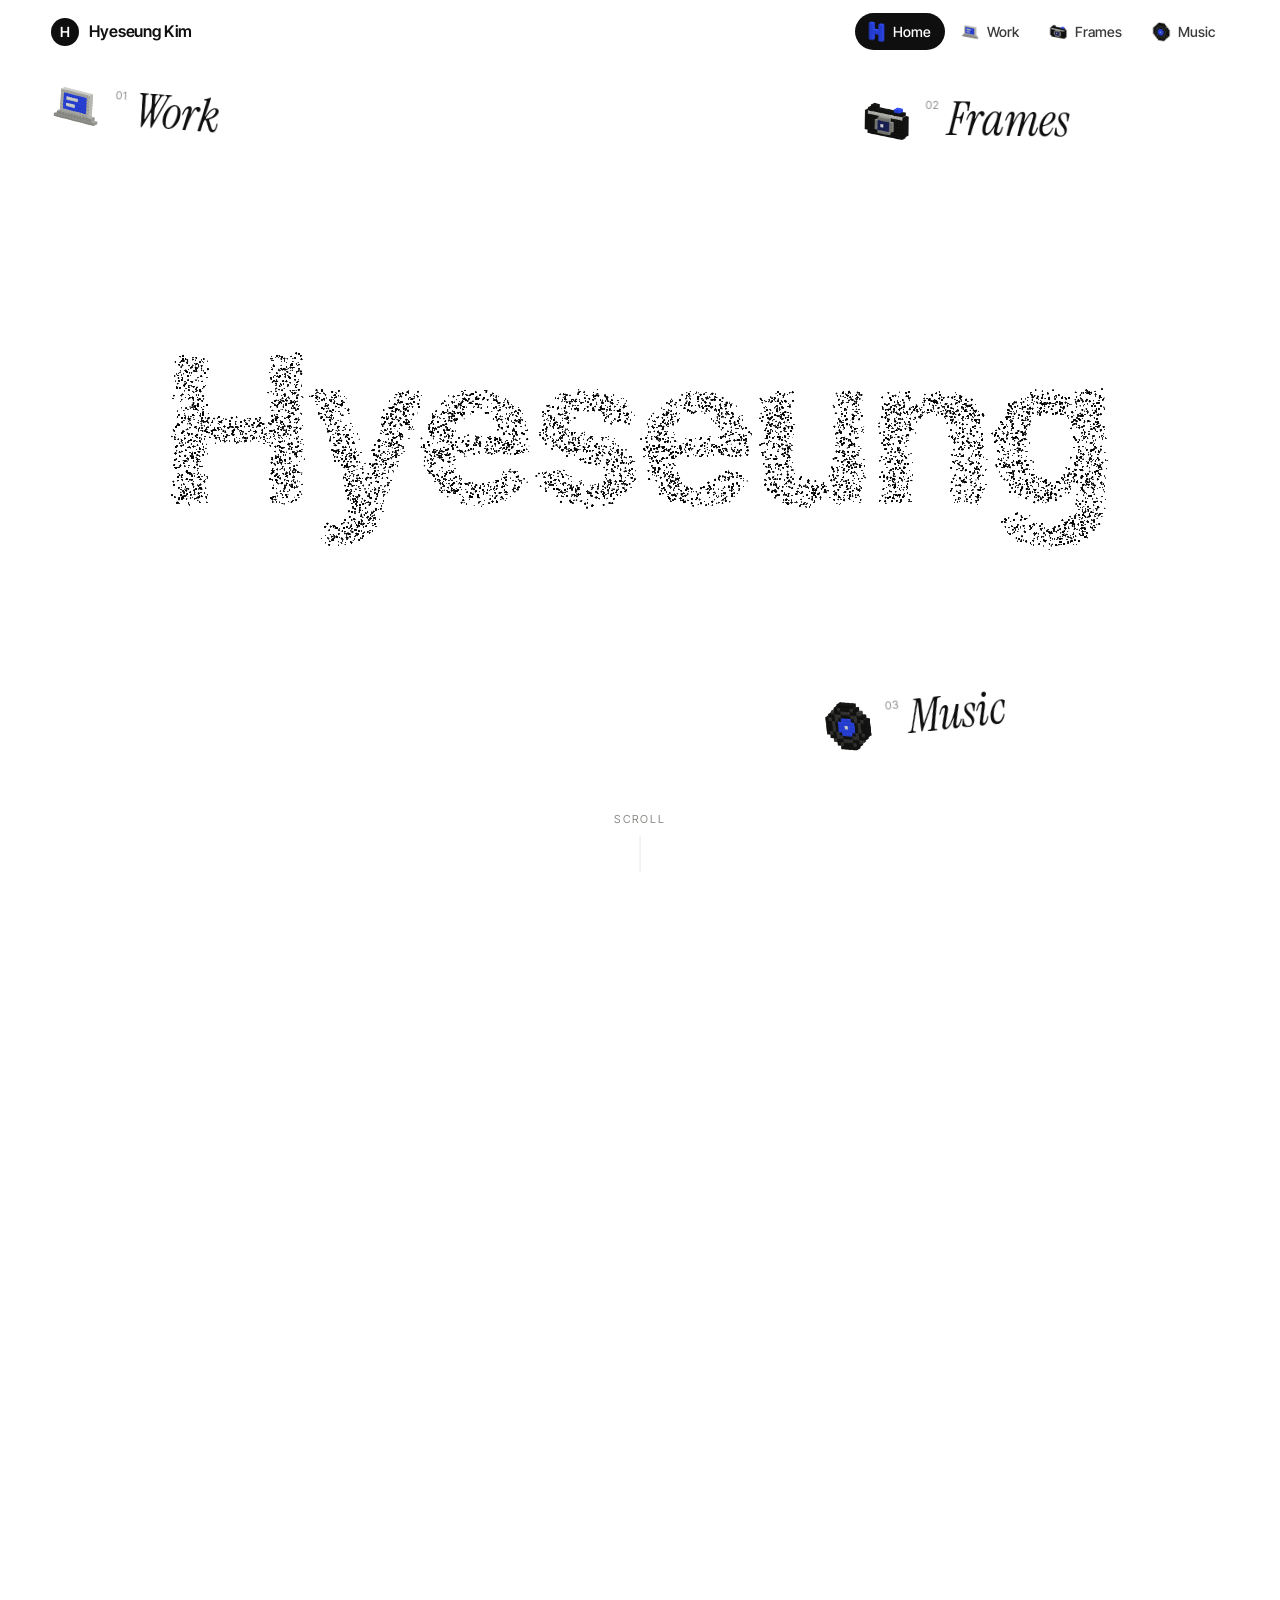
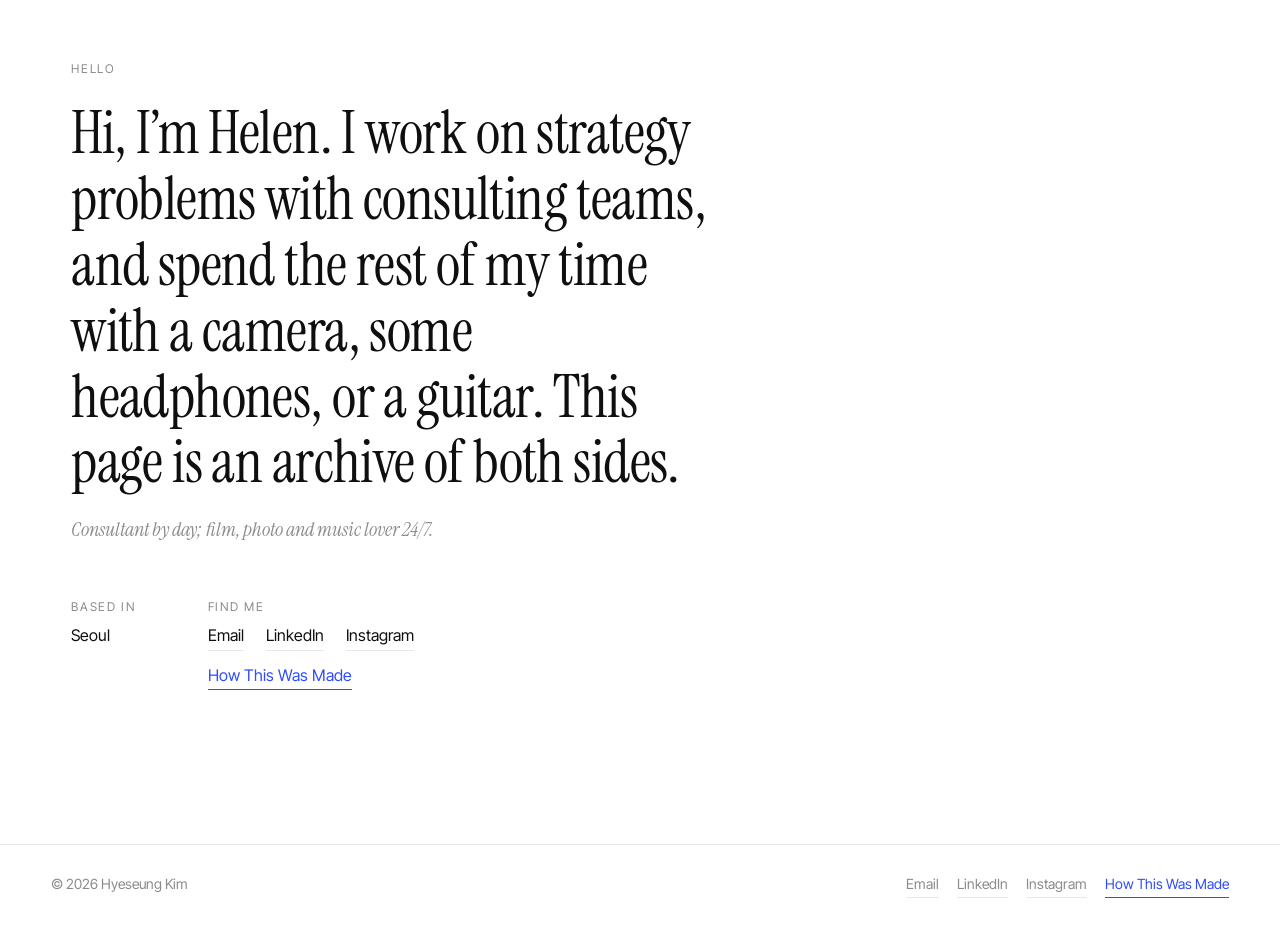
==== index.html @ d2abe119 "A sung wheee; bigger, faster-melting coffee with a puddle; a close button under the laptop; 'The des" ====
<!doctype html>
<html lang="en">
<head>
  <meta charset="utf-8" />
  <meta name="viewport" content="width=device-width, initial-scale=1, viewport-fit=cover" />
  <title>Hyeseung Kim — Helen</title>
  <meta name="description" content="Hyeseung (Helen) Kim. Strategy at Kearney, film on 35mm, music on repeat." />
  <!-- link previews (KakaoTalk, LinkedIn, iMessage, Slack…) -->
  <meta property="og:type" content="website" />
  <meta property="og:site_name" content="Hyeseung Kim" />
  <meta property="og:title" content="Hey Hi, I’m Helen" />
  <meta property="og:description" content="Hyeseung (Helen) Kim. Strategy at Kearney, film on 35mm, music on repeat." />
  <meta property="og:url" content="https://hyeseungk.github.io/heyhiheyhi/" />
  <meta property="og:image" content="https://hyeseungk.github.io/heyhiheyhi/assets/og.png" />
  <meta property="og:image:width" content="1200" />
  <meta property="og:image:height" content="630" />
  <meta property="og:image:alt" content="Hey Hi, I’m Helen. Brick icons of a laptop, a camera and a record." />
  <meta name="twitter:card" content="summary_large_image" />
  <meta name="theme-color" content="#ffffff" />
  <link rel="icon" type="image/png" href="assets/favicon.png" />
  <link rel="apple-touch-icon" href="assets/apple-touch-icon.png" />
  <link rel="preconnect" href="https://fonts.googleapis.com" />
  <link rel="preconnect" href="https://fonts.gstatic.com" crossorigin />
  <link href="https://fonts.googleapis.com/css2?family=Inter+Tight:wght@400;500;600;700&family=Instrument+Serif:ital@0;1&family=Noto+Sans+KR:wght@500;700&family=Nanum+Pen+Script&family=Reenie+Beanie&display=swap" rel="stylesheet" />
  <link rel="stylesheet" href="css/style.css?v=719a26bb" />
  <script type="importmap">
    {
      "imports": {
        "three": "./vendor/three.module.min.js?v=2992ecd7",
        "./js/bricks.js": "./js/bricks.js?v=4eb2489c",
        "./js/coffee3d.js": "./js/coffee3d.js?v=b61d87cb",
        "./js/content.js": "./js/content.js?v=86f893d3",
        "./js/cursor.js": "./js/cursor.js?v=dc1f1954",
        "./js/fx.js": "./js/fx.js?v=6ff55346",
        "./js/gen.js": "./js/gen.js?v=6ccfc483",
        "./js/guitar3d.js": "./js/guitar3d.js?v=07299b71",
        "./js/hero.js": "./js/hero.js?v=6c045815",
        "./js/itunes.js": "./js/itunes.js?v=7e3bf0a7",
        "./js/main.js": "./js/main.js?v=fe2e858b",
        "./js/modal.js": "./js/modal.js?v=c2e0d811",
        "./js/music.js": "./js/music.js?v=4fa6ae19",
        "./js/person3d.js": "./js/person3d.js?v=4db5baf5",
        "./js/sound.js": "./js/sound.js?v=6916e9d4",
        "./js/turntable.js": "./js/turntable.js?v=5910361e",
        "./js/visual.js": "./js/visual.js?v=70093c07",
        "./js/work.js": "./js/work.js?v=4ae7ef92"
      }
    }
  </script>
</head>
<body class="layout-compact"><!-- set here too, so the page never flashes the other layout before the scripts load -->
  <a class="skip" href="#main">Skip to content</a>

  <header class="topbar">
    <button class="brand" data-go="home" aria-label="Home">
      <span class="brand-mark">H</span><span class="brand-name">Hyeseung&nbsp;Kim</span>
    </button>
    <nav class="tabs" aria-label="Sections">
      <button class="tab-btn" data-go="home" data-fx="ripple"><img class="tab-ico" data-icon="home" alt="" /><span class="lbl">Home</span></button>
      <button class="tab-btn" data-go="work" data-fx="pixel"><img class="tab-ico" data-icon="work" alt="" /><span class="num">01</span><span class="lbl">Work</span></button>
      <button class="tab-btn" data-go="visual" data-fx="pixel"><img class="tab-ico" data-icon="visual" alt="" /><span class="num">02</span><span class="lbl">Frames</span></button>
      <button class="tab-btn" data-go="music" data-fx="ripple"><img class="tab-ico" data-icon="music" alt="" /><span class="num">03</span><span class="lbl">Music</span></button>
    </nav>
    <button class="sound-btn" aria-pressed="true" aria-label="Sound on. Turn off" hidden>
      <svg viewBox="0 0 24 24" aria-hidden="true"><path class="spk" d="M4 9h4l5-4v14l-5-4H4z"/><path class="wave" d="M16 9.5a3.5 3.5 0 0 1 0 5M18.5 7a7 7 0 0 1 0 10"/><path class="mute" d="M16 9l5 6M21 9l-5 6"/></svg>
    </button>
    <div class="accent-wrap" hidden>
      <button class="accent-dot" aria-label="Change accent colour" aria-expanded="false"><i></i></button>
      <div class="swatches" hidden role="listbox" aria-label="Accent colour"></div>
    </div>
  </header>

  <main id="main">
    <!-- ── HOME ───────────────────────────────────────────── -->
    <section class="tab" id="tab-home" data-tab="home">
      <div class="hero">
        <div class="hero-sticky">
          <canvas id="hero-canvas" aria-hidden="true"></canvas>
          <h1 class="hero-fallback">Hyeseung · Helen · Hey Hi</h1>

          <div class="chapters" aria-label="Chapters">
            <button class="chapter" data-go="work" data-fx="pixel" style="--x:9%;--y:17%">
              <img class="chapter-ico" data-icon="work" alt="" />
              <span class="chapter-num">01</span><span class="chapter-word">Work</span>
            </button>
            <button class="chapter" data-go="visual" data-fx="pixel" style="--x:63%;--y:13%">
              <img class="chapter-ico" data-icon="visual" alt="" />
              <span class="chapter-num">02</span><span class="chapter-word">Frames</span>
            </button>
            <button class="chapter" data-go="music" data-fx="ripple" style="--x:58%;--y:76%">
              <img class="chapter-ico" data-icon="music" alt="" />
              <span class="chapter-num">03</span><span class="chapter-word">Music</span>
            </button>
          </div>

          <div class="card-wrap">
            <div class="bcard" role="button" tabindex="0" aria-label="Business card. Press to flip">
              <span class="bcard-inner">
              <span class="bcard-face bcard-front">
                <span class="bc-top"><img class="bc-mark" data-icon="home" alt="" /><span class="bc-icons" aria-hidden="true"><img data-icon="work" alt="" /><img data-icon="visual" alt="" /><img data-icon="music" alt="" /></span></span>
                <span class="bc-name" data-fill="profile.name"></span>
                <span class="bc-nick">Helen</span>
                <span class="bc-bottom"><span class="bc-title"></span><span class="bc-flip">flip ↻</span></span>
              </span>
              <span class="bcard-face bcard-back">
                <span class="bc-backbody"><span class="bc-rows"></span><span class="bc-qr" aria-label="QR code to this site"></span></span>
                <span class="bc-bottom"><span class="bc-loc"></span><span class="bc-flip">↺</span></span>
              </span>
              </span>
            </div>
            <span class="bc-actions">
              <a class="bc-save bc-vcf" download="Hyeseung-Kim.vcf">Save contact ↓</a>
              <a class="bc-save bc-img" download="Hyeseung-Kim-card.png">Save card ↓</a>
            </span>
          </div>

          <div class="scroll-hint"><span>Scroll</span><i></i></div>
        </div>
      </div>

      <div class="home-outro">
        <p class="eyebrow">Hello</p>
        <p class="outro-text" data-fill="profile.intro"></p>
        <p class="outro-tag" data-fill="profile.tagline"></p>
        <div class="outro-meta">
          <div><span class="label">Based in</span><span data-fill="profile.location"></span></div>
          <div><span class="label">Find me</span><span class="outro-links" data-fill="profile.links"></span><button class="colophon-link">How This Was Made</button></div>
        </div>
      </div>
    </section>

    <!-- ── WORK ───────────────────────────────────────────── -->
    <section class="tab" id="tab-work" data-tab="work" hidden>
      <div class="page-head">
        <p class="eyebrow"><span class="ey-wordy">01 — Professional</span><span class="ey-compact">01 · Work</span></p>
        <h2 class="page-title">Work</h2>
        <p class="page-lead" data-fill="work.lead"></p>
      </div>

      <div class="career">
        <div class="career-side"><div class="career-stick"><p class="label">Career path</p><canvas class="person-canvas" aria-hidden="true"></canvas><p class="hint person-hint">drag to turn me around</p></div></div>
        <ol class="career-list"></ol>
      </div>

      <div class="laptop-section">
        <div class="laptop-head">
          <p class="label">Projects</p>
          <p class="hint laptop-hint">Click the laptop to open it</p>
        </div>
        <div class="laptop-stage">
          <div class="laptop" data-open="false">
            <div class="lid">
              <div class="lid-back"><span>H</span></div>
              <div class="lid-front">
                <div class="screen">
                  <div class="screen-off"></div>
                  <div class="os">
                    <div class="os-bar">
                      <i></i><i></i><i></i>
                      <span class="os-title">Projects at Kearney</span>
                      <button class="os-close" aria-label="Close laptop">Close</button>
                    </div>
                    <div class="os-body">
                      <div class="os-list" role="list"></div>
                      <div class="os-detail" aria-hidden="true"></div>
                    </div>
                  </div>
                </div>
              </div>
            </div>
            <div class="deck"><div class="keys"></div><div class="trackpad"></div></div>
            <div class="base-front"><span class="notch"></span></div>
            <p class="laptop-prompt" aria-hidden="true">Open me — the projects<br>are inside.<small>Click to open</small></p>
            <button class="laptop-hit" aria-label="Open laptop to browse projects"></button>
          </div>
          <canvas class="coffee-canvas" aria-hidden="true"></canvas>
        </div>
        <button class="laptop-shut" type="button" hidden>Close the laptop</button>
      </div>
    </section>

    <!-- ── VISUAL ─────────────────────────────────────────── -->
    <section class="tab" id="tab-visual" data-tab="visual" hidden>
      <div class="page-head">
        <p class="eyebrow"><span class="ey-wordy">02 — Creative</span><span class="ey-compact">02 · Frames</span></p>
        <h2 class="page-title">Frames</h2>
        <p class="page-lead" data-fill="visual.lead"></p>
        <button class="club-note" type="button" aria-expanded="false" aria-label="A folded note about my clubs. Press to unfold"></button>
      </div>

      <div class="photo-table" aria-label="Photo series"></div>

      <div class="muses">
        <div class="block-head"><p class="label">Frames that inspire me</p></div>
        <div class="chips muse-filter"></div>
        <div class="muse-board"></div>
      </div>
    </section>

    <!-- ── MUSIC ──────────────────────────────────────────── -->
    <section class="tab" id="tab-music" data-tab="music" hidden>
      <div class="page-head">
        <p class="eyebrow"><span class="ey-wordy">03 — Creative</span><span class="ey-compact">03 · Music</span></p>
        <h2 class="page-title">Music</h2>
        <p class="page-lead" data-fill="music.lead"></p>
      </div>

      <div class="room">
        <div class="block-head"><p class="label">On the rack</p></div>
        <div class="shelf-wrap">
          <div class="shelf" aria-label="Album shelf"></div>
          <div class="rack-foot"><p class="hint">Pick a record: my favourite tracks are inside</p><button class="shuffle-btn" type="button">Shuffle Rack ⤮</button></div>
        </div>
      </div>

      <div class="mixtape">
        <div class="block-head"><p class="label mix-title">Favorite songs</p><p class="hint mix-note"></p></div>
        <div class="mix-body">
          <div class="deck-stage">
            <canvas class="tt-canvas" aria-hidden="true"></canvas>
            <button class="tt-hit" aria-label="Start or stop the record"></button>
          </div>
          <div class="mix-panel">
            <div class="chips side-tabs" role="tablist"></div>
            <div class="mix-list" aria-label="Songs on repeat"></div>
          </div>
        </div>
      </div>

      <div class="stage-block">
        <div class="block-head"><p class="label">On stage</p><p class="hint">Strum it, or throw it</p></div>
        <div class="stage-body">
          <div class="guitar-wrap">
            <div class="guitar-rig">
              <canvas class="amp-canvas" aria-hidden="true"></canvas>
              <button class="guitar" aria-label="Guitar: strum it or throw it"><canvas class="guitar-canvas"></canvas></button>
            </div>
          </div>
          <div class="stage-list"></div>
        </div>
      </div>

      <div class="tickets-block">
        <div class="block-head"><p class="label">My Ticket Book</p><p class="hint">Tear a stub to read the back</p></div>
        <div class="chips ticket-filter">
          <button class="chip is-on" data-t="all">All</button>
          <button class="chip" data-t="Festival">Festivals</button>
          <button class="chip" data-t="Concert">Concerts</button>
        </div>
        <div class="ticket-book"></div>
      </div>
    </section>
  </main>

  <footer class="footer">
    <span>© <span class="year"></span> Hyeseung Kim</span>
    <span class="footer-right"><span class="footer-links" data-fill="profile.links"></span><button class="colophon-link">How This Was Made</button></span>
  </footer>

  <!-- overlays -->
  <div class="cursor" aria-hidden="true"><span class="cursor-label"></span></div>
  <canvas class="fx-canvas" aria-hidden="true"></canvas>
  <div class="fx-label" aria-hidden="true"></div>

  <div class="modal lightbox" hidden role="dialog" aria-modal="true" aria-label="Image viewer">
    <button class="modal-x" aria-label="Close">Close</button>
    <button class="lb-nav lb-prev" aria-label="Previous">←</button>
    <figure class="lb-figure"><div class="lb-media"></div><figcaption class="lb-cap"></figcaption></figure>
    <button class="lb-nav lb-next" aria-label="Next">→</button>
  </div>

  <div class="spread" hidden role="dialog" aria-modal="true" aria-label="Photos">
    <div class="spread-head">
      <button class="spread-back">← Back</button>
      <div class="spread-titles"><h3 class="spread-title"></h3><p class="spread-meta"></p></div>
    </div>
    <div class="spread-grid"></div>
  </div>

  <div class="modal video-modal" hidden role="dialog" aria-modal="true" aria-label="Video player">
    <button class="modal-x" aria-label="Close">Close</button>
    <div class="video-frame"></div>
  </div>

  <div class="modal album-modal" hidden role="dialog" aria-modal="true" aria-label="Album">
    <button class="modal-x" aria-label="Close">Close</button>
    <button class="album-nav album-prev" aria-label="Previous album">←</button>
    <button class="album-nav album-next" aria-label="Next album">→</button>
    <span class="album-count"></span>
    <div class="album-view">
      <div class="case-stage">
        <div class="case">
          <div class="case-inside"></div>
          <div class="cd"><div class="cd-art"></div><div class="cd-shine"></div><div class="cd-hole"></div></div>
          <div class="case-cover"><div class="cover-face"></div><div class="cover-back"></div></div>
        </div>
      </div>
      <div class="album-info"></div>
    </div>
  </div>

  <div class="modal deck-modal" hidden role="dialog" aria-modal="true" aria-label="Project deck">
    <button class="modal-x" aria-label="Close">Close</button>
    <div class="deck-host"></div>
  </div>

  <div class="modal colophon" hidden role="dialog" aria-modal="true" aria-label="How this was made">
    <button class="modal-x" aria-label="Close">Close</button>
    <article class="colophon-body"></article>
  </div>

  <script src="vendor/gsap.min.js"></script>
  <script src="vendor/ScrollTrigger.min.js"></script>
  <script src="vendor/qrcode.js"></script>
  <script type="module" src="js/main.js?v=fe2e858b"></script>
</body>
</html>
---- css/style.css ----
/* ─────────────────────────────────────────────────────────────
   Hyeseung Kim — personal site
   ───────────────────────────────────────────────────────────── */

:root {
  --bg: #ffffff;
  --ink: #0f0f0f;
  --ink-2: #3a3a3a;
  --muted: #8b8b88;
  --line: #e9e8e4;
  --soft: #f5f4f1;
  --accent: #2f4cff;

  --sans: 'Inter Tight', 'Noto Sans KR', system-ui, -apple-system, sans-serif;
  --serif: 'Instrument Serif', 'Times New Roman', serif;

  --gutter: clamp(16px, 4vw, 56px);
  --maxw: 1240px;
  --topbar: 64px;
  --ease: cubic-bezier(.2, .7, .1, 1);
}

*,
*::before,
*::after { box-sizing: border-box; }

/* nothing may poke out sideways (a thrown guitar, a tilted sleeve): on iPhone that lets the page zoom out */
html { -webkit-text-size-adjust: 100%; overflow-x: hidden; overflow-x: clip; }
body {
  margin: 0;
  background: var(--bg);
  color: var(--ink);
  font-family: var(--sans);
  font-size: 16px;
  line-height: 1.55;
  -webkit-font-smoothing: antialiased;
  overflow-x: hidden; overflow-x: clip;
}
button { font: inherit; color: inherit; background: none; border: 0; padding: 0; cursor: pointer; }
a { color: inherit; }
img { display: block; max-width: 100%; }
[hidden] { display: none !important; }
:focus-visible { outline: 2px solid var(--accent); outline-offset: 3px; }

.skip { position: absolute; left: -9999px; }
.skip:focus { left: 12px; top: 12px; z-index: 100; background: var(--ink); color: #fff; padding: 8px 12px; }

.eyebrow, .label {
  font-size: 12px;
  letter-spacing: .14em;
  text-transform: uppercase;
  color: var(--muted);
  margin: 0;
}
.hint { font-family: var(--serif); font-style: italic; color: var(--muted); font-size: 16px; margin: 0; }

/* ── Top bar ─────────────────────────────────────────────── */
.topbar {
  position: fixed; inset: 0 0 auto 0; z-index: 40;
  height: var(--topbar);
  padding: 0 var(--gutter);
  padding-top: env(safe-area-inset-top);
  display: flex; align-items: center; justify-content: space-between; gap: 16px;
  background: rgba(255, 255, 255, .78);
  backdrop-filter: saturate(1.4) blur(14px);
  -webkit-backdrop-filter: saturate(1.4) blur(14px);
  border-bottom: 1px solid transparent;
  transition: border-color .3s;
}
.topbar.scrolled { border-color: var(--line); }
.brand { display: flex; align-items: center; gap: 10px; font-weight: 600; letter-spacing: -.01em; }
.brand-mark {
  width: 28px; height: 28px; border-radius: 50%;
  display: grid; place-items: center;
  background: var(--ink); color: #fff; font-size: 14px;
}
.tabs { display: flex; gap: 4px; margin-left: auto; }
.accent-dot { flex: none; width: 30px; height: 30px; border-radius: 50%; display: grid; place-items: center; margin-left: -8px; }
.accent-dot i { width: 14px; height: 14px; border-radius: 50%; background: var(--accent); box-shadow: 0 0 0 3px #fff, 0 0 0 4px var(--line); }
.accent-wrap { position: relative; flex: none; }
.sound-btn { flex: none; width: 36px; height: 36px; border-radius: 50%; display: grid; place-items: center; margin-left: 4px; transition: background .2s; }
.sound-btn:hover { background: var(--soft); }
.sound-btn svg { width: 20px; height: 20px; fill: none; stroke: var(--ink); stroke-width: 1.6; stroke-linecap: round; stroke-linejoin: round; }
.sound-btn .spk { fill: var(--ink); }
.sound-btn .mute { display: none; stroke: var(--accent); }
.sound-btn.is-off .wave { display: none; }
.sound-btn.is-off .mute { display: block; }
.accent-dot:hover i { transform: scale(1.15); }
.accent-dot i { transition: transform .3s var(--ease); }
.swatches {
  position: absolute; right: 0; top: calc(100% + 10px); z-index: 50;
  display: flex; flex-direction: column; gap: 2px; padding: 8px; min-width: 168px;
  background: #fff; border-radius: 14px; box-shadow: 0 0 0 1px var(--line), 0 24px 40px -20px rgba(0,0,0,.25);
}
.swatch { display: flex; align-items: center; gap: 10px; padding: 7px 10px; border-radius: 8px; font-size: 13px; text-align: left; }
.swatch:hover { background: var(--soft); }
.swatch i { width: 16px; height: 16px; border-radius: 50%; background: var(--c); flex: none; }
.swatch[aria-selected='true'] i { box-shadow: 0 0 0 2px #fff, 0 0 0 3.5px var(--c); }
.swatch[aria-selected='true'] { font-weight: 600; }
.tab-btn {
  position: relative;
  padding: 8px 14px; border-radius: 999px;
  font-size: 14px; font-weight: 500;
  color: var(--ink-2);
  transition: background .25s, color .25s;
}
.tab-btn { display: inline-flex; align-items: center; gap: 6px; }
.tab-btn .num { display: none; }
.tab-ico { width: 22px; height: 22px; margin: -4px 0 -4px -4px; transition: transform .4s var(--ease); }
.tab-ico:not([src]) { display: none; }
.tab-btn:hover .tab-ico { transform: translateY(-2px) rotate(-8deg); }
.tab-btn:hover { background: var(--soft); }
.tab-btn[aria-current='page'] { background: var(--ink); color: #fff; }
.tab-btn[aria-current='page'] .num { color: rgba(255, 255, 255, .5); }

/* ── Tabs ────────────────────────────────────────────────── */
.tab { min-height: 100vh; }
.page-head {
  max-width: var(--maxw); margin: 0 auto;
  padding: calc(var(--topbar) + clamp(48px, 10vw, 120px)) var(--gutter) clamp(40px, 7vw, 80px);
}
.page-title {
  font-size: clamp(64px, 14vw, 200px);
  font-weight: 600; letter-spacing: -.055em; line-height: .9;
  margin: 18px 0 28px;
}
.page-lead {
  max-width: 34ch;
  font-family: var(--serif);
  font-size: clamp(24px, 3.2vw, 38px);
  line-height: 1.18;
  margin: 0;
}
.chips { display: flex; gap: 8px; margin-top: 32px; flex-wrap: wrap; }
.chip {
  text-decoration: none; font-size: 14px;
  border: 1px solid var(--line); border-radius: 999px; padding: 7px 16px;
  transition: background .2s, color .2s, border-color .2s;
}
.chip:hover { background: var(--ink); color: #fff; border-color: var(--ink); }

/* ── Home / hero ─────────────────────────────────────────── */
.hero { height: 520vh; position: relative; }
.hero-sticky {
  position: sticky; top: 0;
  height: 100vh; height: 100svh;
  overflow: hidden;
}
#hero-canvas { position: absolute; inset: 0; width: 100%; height: 100%; display: block; }
.hero-fallback {
  position: absolute; inset: 0; margin: 0;
  display: none; place-items: center; text-align: center;
  font-size: clamp(40px, 9vw, 120px); letter-spacing: -.05em; font-weight: 600;
}
.no-webgl .hero-fallback { display: grid; }

.chapters { position: absolute; inset: 0; pointer-events: none; }
.chapter {
  position: absolute; left: var(--x); top: var(--y);
  pointer-events: auto;
  display: flex; align-items: flex-start; gap: 8px;
  padding: 10px 14px;
  border-radius: 999px;
  will-change: transform;
}
.chapter-ico { width: clamp(44px, 4.6vw, 64px); height: auto; align-self: center; margin-right: 2px; transition: scale .5s var(--ease); }
.chapter-ico:not([src]) { display: none; }
.chapter:hover .chapter-ico { scale: 1.15; }
.chapter-num { font-size: 11px; letter-spacing: .1em; color: var(--muted); padding-top: 4px; }
.chapter-word {
  font-family: var(--serif); font-style: italic;
  font-size: clamp(30px, 4.2vw, 58px); line-height: 1;
  position: relative;
}
.chapter-word::after {
  content: ''; position: absolute; left: 0; right: 0; bottom: -4px; height: 1px;
  background: currentColor; transform: scaleX(0); transform-origin: left;
  transition: transform .5s var(--ease);
}
.chapter:hover .chapter-word::after, .chapter:focus-visible .chapter-word::after { transform: scaleX(1); }
.chapter:hover { color: var(--accent); }
.chapter { touch-action: none; user-select: none; -webkit-user-select: none; }
.chapter img { -webkit-user-drag: none; pointer-events: none; }
.chapter.is-dragging { cursor: grabbing; z-index: 5; }
.chapter.is-dragging .chapter-ico { scale: 1.25; }

.scroll-hint {
  position: absolute; left: 50%; bottom: 28px; transform: translateX(-50%);
  display: flex; flex-direction: column; align-items: center; gap: 8px;
  font-size: 11px; letter-spacing: .18em; text-transform: uppercase; color: var(--muted);
}
.scroll-hint i { width: 1px; height: 36px; background: var(--line); position: relative; overflow: hidden; }
.scroll-hint i::after {
  content: ''; position: absolute; left: 0; top: -40%; width: 1px; height: 40%; background: var(--ink);
  animation: drip 1.8s var(--ease) infinite;
}
@keyframes drip { to { top: 100%; } }

.home-outro {
  max-width: var(--maxw); margin: 0 auto;
  padding: clamp(80px, 14vw, 180px) var(--gutter) clamp(80px, 12vw, 160px);
  border-top: 1px solid var(--line);
}
.outro-text {
  font-family: var(--serif);
  font-size: clamp(28px, 4.6vw, 60px); line-height: 1.12; letter-spacing: -.01em;
  max-width: 24ch; margin: 22px 0 18px;
}
.outro-tag { font-family: var(--serif); font-style: italic; font-size: clamp(18px, 1.6vw, 22px); color: var(--muted); margin: 0 0 52px; }
.outro-meta { display: flex; flex-wrap: wrap; gap: 28px 72px; align-items: baseline; }
.outro-meta .label { display: block; margin-bottom: 6px; }
.outro-links { display: flex; gap: 22px; flex-wrap: wrap; }
.outro-links a, .footer-links a {
  text-decoration: none; border-bottom: 1px solid var(--line); padding-bottom: 2px;
  transition: border-color .2s, color .2s;
}
.outro-links a:hover, .footer-links a:hover { border-color: var(--ink); }

/* ── Work ────────────────────────────────────────────────── */
.career {
  max-width: var(--maxw); margin: 0 auto;
  padding: 0 var(--gutter) clamp(80px, 10vw, 140px);
  display: grid; grid-template-columns: 1fr 2.4fr; gap: 40px;
}
.career-stick { position: sticky; top: calc(var(--topbar) + 28px); }
/* the brick figure that grows younger down the list (desktop only) */
.person-canvas { display: block; width: 100%; max-width: 300px; aspect-ratio: 3 / 4; margin-top: 18px; cursor: grab; touch-action: pan-y; }
.person-canvas:active { cursor: grabbing; }
.person-hint { font-size: 14px; margin-top: 4px; }
/* phones: she rides along in the corner while the career list is on screen */
@media (max-width: 860px) {
  .person-hint { display: none; }
  .person-canvas {
    position: fixed; right: 8px; bottom: 10px; z-index: 20; width: 104px; margin: 0;
    opacity: 0; translate: 0 30px; pointer-events: none; transition: opacity .4s, translate .4s var(--ease);
  }
  .person-canvas.on { opacity: 1; translate: 0 0; pointer-events: auto; }
}
.career-list { list-style: none; margin: 0; padding: 0; }
.career-group { font-size: 12px; letter-spacing: .14em; text-transform: uppercase; color: var(--accent); padding: 34px 0 10px; }
.career-group:first-child { padding-top: 0; }
.career-item {
  display: grid; grid-template-columns: 150px 1fr; gap: 24px;
  padding: 32px 0; border-top: 1px solid var(--line);
}
.career-item:last-child { border-bottom: 1px solid var(--line); }
.career-period { font-size: 14px; color: var(--muted); font-variant-numeric: tabular-nums; padding-top: 6px; }
.career-org { font-size: clamp(22px, 2.4vw, 30px); font-weight: 600; letter-spacing: -.02em; margin: 0; }
.career-role { font-family: var(--serif); font-style: italic; font-size: 20px; color: var(--ink-2); margin: 2px 0 12px; }
.career-text { margin: 0; color: var(--ink-2); max-width: 58ch; }
.inline-go { color: var(--accent); text-decoration: underline; text-underline-offset: 3px; text-decoration-thickness: 1px; }
.inline-go:hover { text-decoration-thickness: 2px; }

.laptop-section {
  background: var(--soft);
  padding: clamp(64px, 9vw, 120px) var(--gutter) clamp(80px, 12vw, 160px);
  overflow: hidden;
}
.laptop-head {
  max-width: var(--maxw); margin: 0 auto 24px;
  display: flex; justify-content: space-between; align-items: baseline; gap: 16px;
}

/* the laptop, built in CSS 3D */
.laptop-stage {
  --w: min(820px, 88vw);
  --lidh: calc(var(--w) * .63);
  perspective: 2400px;
  --po: 55%; /* eye height: level with the closed laptop, raised as it opens */
  perspective-origin: 50% var(--po);
  display: flex; justify-content: center;
  padding-top: 20px;
}
.laptop {
  --lid: -90deg; /* closed: flat on the base, so it always reads as a closed lid while you scroll */
  position: relative;
  width: var(--w);
  height: calc(var(--lidh) + var(--w) * .1);
  transform-style: preserve-3d;
}
.laptop .lid {
  position: absolute; left: 4%; right: 4%;
  bottom: calc(var(--w) * .1);
  height: var(--lidh);
  transform-origin: 50% 100%;
  transform: rotateX(var(--lid));
  transform-style: preserve-3d;
}
.lid-front, .lid-back {
  position: absolute; inset: 0;
  border-radius: calc(var(--w) * .022) calc(var(--w) * .022) 4px 4px;
  backface-visibility: hidden; -webkit-backface-visibility: hidden;
}
.lid-front { background: #161616; padding: 2.2% 2.2% 3.4%; box-shadow: inset 0 0 0 1px #2b2b2b; }
.lid-back {
  transform: rotateY(180deg);
  background: linear-gradient(160deg, #e9e9e6, #cfcfcb);
  display: grid; place-items: center;
}
.lid-back span {
  width: 13%; aspect-ratio: 1; border-radius: 50%;
  display: grid; place-items: center;
  background: rgba(255, 255, 255, .55); color: #9a9a96; font-weight: 600; font-size: calc(var(--w) * .03);
}
.screen {
  position: relative; width: 100%; height: 100%;
  border-radius: 4px; overflow: hidden; background: #fff;
}
.screen-off { position: absolute; inset: 0; z-index: 3; background: #0b0b0b; pointer-events: none; }
.deck {
  position: absolute; left: 0; right: 0;
  bottom: calc(var(--w) * .1);
  height: calc(var(--w) * .62);
  transform-origin: 50% 100%;
  transform: rotateX(90deg) translateZ(0);
  transform-style: preserve-3d;
  background: linear-gradient(#d9d9d5, #e7e7e3);
  border-radius: 6px 6px calc(var(--w) * .03) calc(var(--w) * .03);
  display: none;
}
.base-front {
  position: absolute; left: 0; right: 0; bottom: calc(var(--w) * .1 - var(--w) * .024);
  height: calc(var(--w) * .024);
  background: linear-gradient(#e2e2de, #b9b9b5);
  border-radius: 0 0 calc(var(--w) * .03) calc(var(--w) * .03) / 0 0 calc(var(--w) * .02) calc(var(--w) * .02);
  box-shadow: 0 30px 40px -24px rgba(0, 0, 0, .35);
}
.base-front .notch {
  position: absolute; top: 0; left: 50%; transform: translateX(-50%);
  width: 14%; height: 40%; border-radius: 0 0 8px 8px; background: #c9c9c5;
}
.laptop-hit { position: absolute; inset: 0; z-index: 2; }
/* an iced americano beside the laptop; its ice melts while the laptop is open */
.laptop-stage { position: relative; }
.laptop-shut {
  display: block; margin: 28px auto 0; font-size: 13px; letter-spacing: .04em;
  padding: 9px 18px; border-radius: 999px; border: 1px solid var(--line); background: #fff; color: var(--ink);
}
.laptop-shut:hover { background: var(--ink); color: #fff; border-color: var(--ink); }
.coffee-canvas {
  position: absolute; bottom: calc(var(--w) * .05); left: calc(50% + var(--w) * .5 - 10px);
  width: calc(var(--w) * .3); aspect-ratio: 4 / 5; pointer-events: none;
}
@media (max-width: 1180px) { .coffee-canvas { left: auto; right: -3vw; bottom: calc(var(--w) * .07); width: calc(var(--w) * .24); } }
.laptop-prompt {
  position: absolute; left: 0; right: 0; top: 34%; text-align: center; pointer-events: none;
  font-family: var(--serif); font-style: italic; font-size: clamp(28px, 4.4vw, 56px); line-height: 1.05; color: var(--ink);
}
.laptop-prompt small { display: block; font-family: var(--sans); font-style: normal; font-size: 12px; letter-spacing: .14em; text-transform: uppercase; color: var(--muted); margin-top: 14px; }
.laptop[data-open='true'] .laptop-hit { display: none; }
.laptop[data-open='false'] { cursor: pointer; }

/* laptop "OS" */
.os { position: absolute; inset: 0; display: flex; flex-direction: column; font-size: clamp(11px, 1.45vw, 14px); }
.os-bar {
  flex: none; height: 2.6em;
  display: flex; align-items: center; gap: 6px; padding: 0 1em;
  border-bottom: 1px solid var(--line); background: #fafaf8;
}
.os-bar i { width: .8em; height: .8em; border-radius: 50%; background: #e2e2de; }
.os-bar i:first-child { background: #ff6159; }
.os-title { flex: 1; text-align: center; color: var(--muted); font-size: .92em; }
.os-close { font-size: .85em; color: var(--muted); padding: 2px 8px; border-radius: 6px; }
.os-close:hover { background: var(--soft); color: var(--ink); }
.os-body { position: relative; flex: 1; overflow: hidden; }
.os-list, .os-detail {
  /* nothing inside the screen scrolls on its own: the wheel keeps moving the page */
  position: absolute; inset: 0; overflow: hidden;
}
.os-list {
  display: grid; grid-template-columns: repeat(5, minmax(0, 1fr)); align-content: safe center;
  gap: 1.2em .4em; padding: 1.2em 1.6em;
}
.os-obj {
  display: flex; flex-direction: column; align-items: center; gap: .5em;
  padding: .4em 0; border-radius: 10px;
}
.os-obj img {
  width: 100%; max-width: 11em; aspect-ratio: 1; object-fit: contain;
  transition: transform .45s var(--ease), filter .45s var(--ease);
  filter: drop-shadow(0 8px 10px rgba(0, 0, 0, .08));
}
.os-obj img:not([src]) { visibility: hidden; }
.os-obj:hover img { transform: translateY(-6%) rotate(-3deg) scale(1.04); filter: drop-shadow(0 16px 14px rgba(0, 0, 0, .12)); }
.os-obj span { font-weight: 600; letter-spacing: -.01em; font-size: 1.05em; line-height: 1.15; text-align: center; text-wrap: balance; }
.os-obj small { color: var(--muted); font-size: .8em; margin-top: -.35em; }
.os-detail { background: #fff; transform: translateX(100%); overflow: hidden; }
.deck-host .proj { overflow-y: auto; } /* the phone version is its own full-screen sheet */
.deck-host { position: relative; width: 100%; height: min(78vh, 640px); border-radius: 12px; overflow: hidden; box-shadow: 0 0 0 1px var(--line); background: #fff; font-size: 15px; }

/* ── Visual ──────────────────────────────────────────────── */
.v-block { padding: 0 var(--gutter) clamp(80px, 10vw, 140px); max-width: var(--maxw); margin: 0 auto; }
.block-head {
  display: flex; justify-content: space-between; align-items: baseline; gap: 16px;
  border-top: 1px solid var(--line); padding-top: 20px; margin-bottom: 28px;
}
.video-grid { display: grid; grid-template-columns: repeat(auto-fill, minmax(min(100%, 340px), 1fr)); gap: 28px; }
.video-card { text-align: left; display: block; }
.video-screen {
  position: relative; aspect-ratio: 16 / 9; border-radius: 10px; overflow: hidden;
  background: #111; box-shadow: 0 0 0 1px var(--line);
}
.video-screen img { width: 100%; height: 100%; object-fit: cover; opacity: .85; transition: transform .8s var(--ease), opacity .4s; }
.video-screen .noise {
  position: absolute; inset: 0;
  background: repeating-linear-gradient(0deg, rgba(255,255,255,.035) 0 1px, transparent 1px 3px), radial-gradient(circle at 30% 30%, #2a2a2a, #0b0b0b);
}
.video-card:hover img { transform: scale(1.04); opacity: 1; }
.play {
  /* a little paper sticker with a hand-written "play" */
  position: absolute; left: 10px; bottom: 10px; rotate: -5deg;
  padding: 3px 10px 1px 9px; background: #fbf8f0; color: #2b2b2b;
  font-family: 'Reenie Beanie', var(--serif); font-size: 21px; line-height: 1;
  box-shadow: 0 1px 0 rgba(0,0,0,.05), 0 6px 12px -6px rgba(0,0,0,.4);
  clip-path: polygon(0 4%, 96% 0, 100% 92%, 3% 100%);
  transition: rotate .35s var(--ease), scale .35s var(--ease);
  pointer-events: none;
}
.play::before { content: '▸ play'; }
.video-card:hover .play, .muse:hover .play, .stack:hover .play { rotate: 0deg; scale: 1.06; }
.video-card .soon { position: absolute; left: 14px; bottom: 12px; font-size: 12px; color: rgba(255,255,255,.6); letter-spacing: .08em; }
.video-meta { display: flex; justify-content: space-between; gap: 16px; margin-top: 14px; }
.video-meta .t { font-weight: 600; letter-spacing: -.01em; }
.video-meta .r { color: var(--muted); font-size: 14px; }

/* ── Frames: photo table + spread ────────────────────────── */
.photo-table {
  max-width: 1440px; margin: 0 auto clamp(70px, 9vw, 120px); padding: clamp(8px, 2vw, 24px) var(--gutter) clamp(40px, 6vw, 80px);
  display: grid; grid-template-columns: repeat(auto-fill, minmax(min(44%, 250px), 1fr)); gap: clamp(36px, 5vw, 70px) clamp(18px, 3vw, 44px);
  align-items: end;
}
.stack { display: flex; flex-direction: column; align-items: center; gap: 22px; text-align: center; }
.pile { position: relative; width: 100%; aspect-ratio: 1; display: grid; place-items: center; }
.print {
  position: absolute; left: 50%; top: 50%;
  width: calc(min(100%, 100% * var(--r)) * .86); aspect-ratio: var(--r);
  margin-left: calc(min(100%, 100% * var(--r)) * -.43); margin-top: calc(min(100%, 100% * var(--r)) * -.43 / var(--r));
  background: #fff; padding: 1%; box-sizing: border-box; will-change: transform;
  box-shadow: 0 0 0 1px rgba(0,0,0,.05), 0 10px 22px -16px rgba(0,0,0,.28);
}
.print img { width: 100%; height: 100%; object-fit: cover; display: block; }
.print .play { font-size: 18px; }
.stack-label { display: flex; flex-direction: column; gap: 2px; }
/* desktop: piles a little larger */
@media (min-width: 861px) {
  .photo-table { max-width: 1760px; grid-template-columns: repeat(3, minmax(0, 1fr)); column-gap: clamp(28px, 4vw, 72px); }
  .print {
    width: calc(min(100%, 100% * var(--r)) * .98);
    margin-left: calc(min(100%, 100% * var(--r)) * -.49); margin-top: calc(min(100%, 100% * var(--r)) * -.49 / var(--r));
  }
}
.stack-label b { font-family: var(--serif); font-style: italic; font-weight: 400; font-size: clamp(22px, 2vw, 28px); line-height: 1.05; transition: color .25s; }
.stack-label span { font-size: 12px; letter-spacing: .04em; color: var(--muted); }
.stack:hover .stack-label b { color: var(--accent); }
.spread { position: fixed; inset: 0; z-index: 58; overflow-y: auto; overscroll-behavior: contain; background: #fff; }
.spread-head {
  position: sticky; top: 0; z-index: 2; display: flex; align-items: baseline; gap: clamp(16px, 3vw, 40px);
  padding: 18px var(--gutter); background: linear-gradient(#fff 70%, rgba(255,255,255,0));
}
.spread-back { font-size: 13px; letter-spacing: .08em; padding: 8px 14px; border: 1px solid var(--line); border-radius: 999px; background: #fff; flex: none; }
.spread-back:hover { background: var(--ink); color: #fff; border-color: var(--ink); }
.spread-title { margin: 0; font-size: clamp(30px, 4.6vw, 64px); font-weight: 600; letter-spacing: -.05em; line-height: 1; }
.spread-meta { margin: 6px 0 0; font-family: var(--serif); font-style: italic; color: var(--ink-2); font-size: 18px; }
.spread-grid { display: flex; flex-direction: column; gap: clamp(28px, 4vw, 48px); padding: 10px var(--gutter) 80px; }
.project { display: flex; flex-direction: column; gap: clamp(10px, 1.4vw, 18px); }
.project-grid {
  /* always an even number of columns, so landscape frames (two columns wide) sit two to a row */
  display: grid; grid-template-columns: repeat(4, minmax(0, 1fr)); grid-auto-flow: dense;
  gap: clamp(10px, 1.4vw, 18px);
}
.spread-item { display: flex; flex-direction: column; gap: 8px; text-align: left; will-change: transform; }
.spread-item.wide { grid-column: span 2; }
@media (max-width: 700px) { .project-grid { grid-template-columns: repeat(2, minmax(0, 1fr)); } }
.spread-item img, .spread-item .ph { width: 100%; aspect-ratio: var(--r); object-fit: cover; display: grid; place-items: center; transition: transform .8s var(--ease); }
.spread-item:hover img { transform: scale(1.02); }
.spread-cap { font-size: 13px; color: var(--muted); }
.spread-film { width: min(100%, 1100px); aspect-ratio: 16 / 9; background: #000; border-radius: 6px; overflow: hidden; }
.spread-film iframe { width: 100%; height: 100%; border: 0; display: block; }
.project-head { display: flex; align-items: baseline; gap: 14px; flex-wrap: wrap; padding: 18px 0 2px; border-top: 1px solid var(--line); }
.project:first-child .project-head { border-top: 0; padding-top: 0; }
.project-head h4 { margin: 0; font-family: var(--serif); font-style: italic; font-weight: 400; font-size: clamp(26px, 3vw, 38px); }
.project-head p { margin: 0; color: var(--muted); font-size: 13px; letter-spacing: .04em; }
.diary {
  position: relative; align-self: start; rotate: var(--tilt); margin: 14px 6px;
  background: #fbf8f0; padding: 26px 22px 30px; will-change: transform;
  box-shadow: 0 1px 0 rgba(0,0,0,.04), 0 18px 30px -20px rgba(0,0,0,.35);
  background-image: repeating-linear-gradient(transparent 0 31px, rgba(47, 76, 255, .12) 31px 32px);
  clip-path: polygon(0 0, 100% 0, 100% 96%, 94% 100%, 86% 97%, 77% 100%, 66% 96.5%, 55% 100%, 44% 97%, 33% 100%, 22% 96.5%, 11% 99.5%, 0 97%);
}
.diary img { width: 100%; display: block; mix-blend-mode: multiply; }
.diary .tape { top: -6px; }
/* Frames: a note folded in half beside the lead; press to unfold (the crease stays) */
.page-head:has(.club-note) { position: relative; }
.club-note {
  --paper: #fbf8f0;
  position: absolute; right: var(--gutter); top: calc(var(--topbar) + 24px); z-index: 5;
  width: min(300px, 26vw); display: grid; grid-template-rows: 1fr 1fr; padding: 0; text-align: left;
  perspective: 900px; rotate: 3deg; cursor: pointer;
  font-family: 'Reenie Beanie', var(--serif); font-size: 23px; line-height: 1.05; color: #2b2b2b;
  filter: drop-shadow(0 14px 16px rgba(0,0,0,.12));
  transition: rotate .5s var(--ease), translate .5s var(--ease);
}
.club-note:hover { rotate: 1deg; translate: 0 -3px; }
.club-note ul { list-style: none; margin: 0; padding: 0; display: grid; gap: 6px; }
.club-note b { font-weight: 400; color: var(--accent); }
.club-note li span { color: var(--muted); white-space: nowrap; }
.club-note a { color: inherit; font-size: .82em; }
.fold-top, .fold-front, .fold-back { position: relative; display: block; background: var(--paper); padding: 18px 20px 10px; }
/* crumpled paper: soft light and shade over every panel */
.fold-top::after, .fold-front::after, .fold-back::after {
  content: ''; position: absolute; inset: 0; pointer-events: none;
  background: url("data:image/svg+xml,%3Csvg xmlns='http://www.w3.org/2000/svg' width='300' height='300'%3E%3Cfilter id='c'%3E%3CfeTurbulence type='fractalNoise' baseFrequency='.03' numOctaves='5' seed='7'/%3E%3CfeDiffuseLighting lighting-color='%23fff' surfaceScale='2.6'%3E%3CfeDistantLight azimuth='235' elevation='58'/%3E%3C/feDiffuseLighting%3E%3C/filter%3E%3Crect width='300' height='300' filter='url(%23c)'/%3E%3C/svg%3E") 0 0 / 300px 300px; mix-blend-mode: multiply; opacity: .42;
}
.fold-top { display: flex; flex-direction: column; gap: 6px; padding-top: 22px; }
.fold-top .tape { top: -9px; z-index: 2; }
.fold-p { display: block; }
.fold-bottom { position: relative; display: grid; transform-origin: 50% 0; transform-style: preserve-3d; transition: transform .8s cubic-bezier(.45, 1.35, .5, 1); }
.fold-front, .fold-back { grid-area: 1 / 1; backface-visibility: hidden; -webkit-backface-visibility: hidden; }
.fold-front { padding-top: 12px; padding-bottom: 20px;
  clip-path: polygon(0 0, 100% 0, 100% 90%, 93% 100%, 84% 94%, 74% 100%, 62% 95%, 50% 100%, 38% 95%, 26% 100%, 14% 94%, 0 98%); }
/* the crease: a slightly wobbly fold line, a dark hairline with a lit edge under it */
.fold-front::before { content: ''; position: absolute; left: 0; right: 0; top: -2px; height: 6px; background: url("data:image/svg+xml,%3Csvg xmlns='http://www.w3.org/2000/svg' viewBox='0 0 300 6' preserveAspectRatio='none'%3E%3Cpath d='M0 3.1 L18 2.6 L41 3.4 L63 2.7 L88 3.5 L112 2.8 L139 3.3 L161 2.5 L190 3.4 L214 2.9 L240 3.6 L266 2.7 L300 3.2' fill='none' stroke='%23000' stroke-opacity='.16' stroke-width='.9'/%3E%3Cpath d='M0 4.3 L22 3.8 L47 4.6 L70 3.9 L95 4.7 L119 4 L146 4.5 L168 3.7 L197 4.6 L221 4.1 L247 4.8 L273 3.9 L300 4.4' fill='none' stroke='%23fff' stroke-opacity='.9' stroke-width='1.1'/%3E%3C/svg%3E") 0 0 / 100% 100% no-repeat; z-index: 1; }
.fold-back { transform: rotateX(180deg); display: grid; place-items: center; color: var(--muted); font-size: 30px; background: #f6f1e4; }
/* folded: the lower half is turned up over the upper half */
.club-note[aria-expanded='false'] .fold-bottom { transform: rotateX(180deg) translateY(0); }
/* phones: a small folded slip sitting on the page; tap and it grows and unfolds over the photos */
@media (max-width: 900px) {
  .club-note {
    /* under the lead, over the top of the second pile, so it never covers the text */
    top: calc(100% - 8px); right: var(--gutter); width: min(290px, 84vw);
    transform-origin: 100% 0; scale: .5; transition: scale .6s cubic-bezier(.4, 1.3, .5, 1), rotate .5s var(--ease);
  }
  .club-note[aria-expanded='true'] { scale: 1; rotate: 1deg; z-index: 30; }
  .fold-back { font-size: 42px; } /* shown at half size while folded */
  .club-note:hover { translate: none; }
}
/* Hangul inside the italic serif: upright, in the Korean sans */
.ko { font-family: 'Noto Sans KR', var(--sans); font-style: normal; font-size: .86em; letter-spacing: -.01em; }
.diary-text { margin: 0; font-family: 'Nanum Pen Script', var(--serif); font-size: clamp(22px, 2.2vw, 28px); line-height: 32px; color: #2b2b2b; }
.diary-date { display: block; margin-top: 10px; font-family: 'Nanum Pen Script', var(--serif); font-size: 18px; color: var(--muted); text-align: right; }
.ph em { font-family: var(--serif); color: rgba(0,0,0,.35); font-size: 17px; }

/* ── Muses moodboard ─────────────────────────────────────── */
.muses { max-width: 1440px; margin: 0 auto; padding: 0 var(--gutter) clamp(90px, 11vw, 150px); }
.muse-filter { margin: 0 0 34px; }
.muse-board { columns: 4 230px; column-gap: clamp(18px, 2.4vw, 34px); }
.muse { position: relative; display: block; break-inside: avoid; margin: 0 0 clamp(16px, 2vw, 30px); padding-top: 10px; perspective: 1400px; cursor: pointer; rotate: var(--tilt); transition: rotate .5s var(--ease), translate .5s var(--ease); }
.muse:hover { rotate: 0deg; translate: 0 -4px; }
.muse[hidden] { display: none; }
.tape {
  position: absolute; left: 50%; top: 0; z-index: 3; width: 74px; height: 22px; translate: -50% 0; rotate: calc(var(--tilt) * -2);
  background: rgba(240, 232, 214, .78); box-shadow: 0 1px 2px rgba(0,0,0,.08);
}
.muse-inner { display: grid; transform-style: preserve-3d; transition: transform .8s cubic-bezier(.3, 1.3, .4, 1); }
.muse.flipped .muse-inner { transform: rotateY(180deg); }
.muse-front, .muse-back {
  grid-area: 1 / 1; display: flex; flex-direction: column; gap: 12px; padding: 10px 10px 14px;
  background: #fff; box-shadow: 0 0 0 1px var(--line), 0 20px 34px -24px rgba(0,0,0,.35);
  backface-visibility: hidden; -webkit-backface-visibility: hidden;
}
.muse-back { transform: rotateY(180deg); padding: 22px 18px; justify-content: center; background: #fbfaf6; }
.muse-media { position: relative; display: block; aspect-ratio: var(--ratio); overflow: hidden; background: var(--soft); }
.muse-media img { width: 100%; height: 100%; object-fit: cover; }
.muse-media.collage { display: grid; grid-template-columns: 2fr 1fr; grid-template-rows: 1fr 1fr; gap: 4px; background: #fff; }
.muse-media.collage img:first-child { grid-row: 1 / 3; }
.muse-media.stacked { aspect-ratio: auto; display: grid; gap: 4px; background: #fff; }
.muse-media.stacked img { height: auto; display: block; }
.muse-media.collage img:nth-child(2):last-child { grid-row: 1 / 3; } /* two photos: side by side */
.muse-media.collage:has(img:nth-child(2):last-child) { grid-template-columns: 1fr 1fr; }
.muse-media.ph { display: grid; place-items: center; }
.muse-media.ph em { font-family: var(--serif); font-size: clamp(30px, 3vw, 44px); color: rgba(0,0,0,.28); }
.muse-media.dark em { color: rgba(255,255,255,.3); }
.muse-text { display: flex; flex-direction: column; gap: 2px; padding: 0 4px; }
.muse-type { font-size: 10px; letter-spacing: .16em; text-transform: uppercase; color: var(--accent); }
.muse b { font-size: 17px; letter-spacing: -.02em; line-height: 1.2; }
.muse-ig { align-self: flex-start; font-size: 12px; color: var(--muted); text-decoration: none; margin-top: 2px; }
.muse-ig:hover { color: var(--accent); }
.muse-credit { font-family: var(--serif); font-style: italic; color: var(--ink-2); font-size: 15px; }
.muse-why { font-family: var(--serif); font-style: italic; font-size: 19px; line-height: 1.3; margin-top: 8px; }
.muse-actions { display: flex; flex-wrap: wrap; gap: 8px; margin-top: 12px; }
.muse-btn { font-size: 13px; padding: 7px 14px; border-radius: 999px; border: 1px solid var(--line); text-decoration: none; background: #fff; }
.muse-btn:hover { background: var(--ink); color: #fff; border-color: var(--ink); }

/* ── Music ───────────────────────────────────────────────── */
.room {
  max-width: var(--maxw); margin: 0 auto;
  padding: 0 var(--gutter) clamp(80px, 10vw, 130px);
}
.room .shelf-wrap { max-width: 1040px; }
.shelf-wrap { container-type: inline-size; }
.shelf-wrap .hint { margin-top: 18px; }
.shelf { display: flex; flex-direction: column; gap: 52px; }
.shelf-row {
  position: relative;
  display: flex; align-items: flex-end; gap: 0;
  padding: 0 calc(var(--s-gap, 22px));
}
.shelf-row::after {
  content: ''; position: absolute; left: 0; right: 0; bottom: -14px; height: 14px; /* the ledge: a little wider than the five records */
  background: linear-gradient(#efeee9, #e1e0da); border-radius: 2px;
  box-shadow: 0 18px 24px -18px rgba(0,0,0,.25);
}
.sleeve {
  /* five records (overlapping by 8%) always fit on the ledge, with room either side */
  --s: min(200px, calc((100cqw - 44px) / 4.68));
  position: relative; flex: none; width: var(--s); aspect-ratio: 1;
  transform-origin: 50% 100%; will-change: transform;
  box-shadow: 0 1px 0 rgba(0,0,0,.05), 0 18px 24px -14px rgba(0,0,0,.35);
  border-radius: 2px; overflow: hidden; background: var(--soft);
}
.sleeve + .sleeve { margin-left: calc(var(--s) * -0.08); }
.sleeve img { width: 100%; height: 100%; object-fit: cover; }
.sleeve::after { content: ''; position: absolute; inset: 0; background: linear-gradient(115deg, rgba(255,255,255,.22), transparent 38%); pointer-events: none; }

.guitar-wrap { display: flex; flex-direction: column; align-items: center; gap: 6px; }
.guitar-rig { position: relative; width: clamp(260px, 26vw, 360px); aspect-ratio: 3 / 4; }
.amp-canvas { position: absolute; inset: 0; width: 100%; height: 100%; display: block; }
.guitar { position: absolute; inset: 0; display: block; border-radius: 16px; z-index: 5; touch-action: none; cursor: grab; user-select: none; -webkit-user-select: none; }
.guitar.is-held { cursor: grabbing; z-index: 30; }
.guitar-canvas { display: block; width: 100%; height: 100%; }
.guitar-fallback { width: 100%; height: 100%; display: grid; place-items: center; font-family: var(--serif); font-style: italic; font-size: 28px; }

/* rack footer + shuffle */
.rack-foot { display: flex; justify-content: space-between; align-items: baseline; gap: 12px; margin-top: 18px; }
.shelf-wrap .rack-foot .hint { margin-top: 0; }
.shuffle-btn { font-size: 13px; padding: 7px 14px; border-radius: 999px; border: 1px solid var(--line); transition: background .2s, color .2s, border-color .2s; }
.shuffle-btn:hover { background: var(--ink); color: #fff; border-color: var(--ink); }
.tracks-soon { font-family: var(--serif); font-style: italic; color: var(--muted); margin: 0 0 20px; }
.listen-row { display: flex; gap: 18px; }
.listen { font-size: 14px; color: var(--accent); text-decoration: none; border-bottom: 1px solid currentColor; }

/* ── favourite songs: the brick turntable ──────────────── */
.mixtape { max-width: var(--maxw); margin: 0 auto; padding: 0 var(--gutter) clamp(80px, 10vw, 130px); }
.mix-body { display: grid; grid-template-columns: minmax(0, 1fr) minmax(0, 1.1fr); gap: clamp(28px, 5vw, 80px); align-items: start; }
.deck-stage { position: sticky; top: calc(var(--topbar) + 30px); aspect-ratio: 4 / 3; }
.tt-canvas { display: block; width: 100%; height: 100%; }
.tt-hit { position: absolute; inset: 8% 14% 14%; border-radius: 50%; cursor: pointer; }
.side-tabs { margin: 0 0 16px; }
.side-tabs .chip span { color: var(--muted); font-size: 12px; margin-left: 4px; }
.side-tabs .chip.is-on span { color: rgba(255,255,255,.6); }
.mix-list { display: grid; gap: 30px; }
.mix-list ol { list-style: none; margin: 0; padding: 0; border-top: 1px solid var(--line); }
.mix-track {
  width: 100%; text-align: left; display: grid; grid-template-columns: 26px 36px minmax(0, 1fr) 18px; gap: 12px; align-items: center;
  padding: 8px 0; border-bottom: 1px solid var(--line); transition: background .2s;
}
.mix-track:hover { background: var(--soft); }
.mix-track .n { font-size: 11px; color: var(--muted); font-variant-numeric: tabular-nums; }
.mix-track .art { width: 36px; height: 36px; border-radius: 3px; background: var(--soft) center / cover no-repeat; box-shadow: inset 0 0 0 1px var(--line); }
.mix-track .tt { display: flex; flex-direction: column; min-width: 0; }
.mix-track .tt b { font-weight: 500; overflow: hidden; text-overflow: ellipsis; white-space: nowrap; }
.mix-track .tt .sub { font-size: 13px; color: var(--muted); overflow: hidden; text-overflow: ellipsis; white-space: nowrap; }
.mix-track .pl { width: 14px; height: 12px; justify-self: end; background: linear-gradient(var(--muted), var(--muted)) left bottom / 3px 40% no-repeat, linear-gradient(var(--muted), var(--muted)) center bottom / 3px 70% no-repeat, linear-gradient(var(--muted), var(--muted)) right bottom / 3px 50% no-repeat; opacity: 0; }
.mix-track:hover .pl { opacity: .6; }
.mix-track.is-playing .tt b, .mix-track.is-playing .n { color: var(--accent); }
.mix-track.is-playing .pl { opacity: 1; background-image: linear-gradient(var(--accent), var(--accent)), linear-gradient(var(--accent), var(--accent)), linear-gradient(var(--accent), var(--accent)); animation: eq .9s ease-in-out infinite alternate; }
@keyframes eq { 0% { background-size: 3px 30%, 3px 90%, 3px 50%; } 50% { background-size: 3px 90%, 3px 40%, 3px 80%; } 100% { background-size: 3px 50%, 3px 70%, 3px 30%; } }

/* ── How This Was Made ───────────────────────────────────── */
.colophon-link { font-size: inherit; text-decoration: none; border-bottom: 1px solid var(--accent); color: var(--accent); padding-bottom: 2px; }
.outro-links + .colophon-link { display: table; margin-top: 12px; }
.footer-right { display: flex; flex-wrap: wrap; gap: 18px; align-items: baseline; }
.modal.colophon { align-items: flex-start; overflow-y: auto; background: #fff; backdrop-filter: none; -webkit-backdrop-filter: none; }
.colophon-body { width: min(820px, 100%); margin: 0 auto; padding: 20px 0 60px; }
.colophon-body h2 { font-size: clamp(44px, 7vw, 92px); letter-spacing: -.05em; line-height: .92; margin: 14px 0 26px; font-weight: 600; }
.col-lead { font-family: var(--serif); font-size: clamp(22px, 2.6vw, 30px); line-height: 1.25; margin: 0 0 40px; max-width: 34ch; }
.col-stats { display: grid; grid-template-columns: repeat(4, minmax(0, 1fr)); gap: 18px; border-top: 1px solid var(--ink); padding-top: 18px; margin-bottom: 56px; }
.col-stats b { display: block; font-size: clamp(34px, 4.6vw, 54px); letter-spacing: -.05em; line-height: 1; font-weight: 600; color: var(--accent); }
.col-stats span { display: block; margin-top: 6px; font-size: 13px; color: var(--ink-2); }
.colophon-body section { display: grid; grid-template-columns: 56px minmax(0, 1fr); gap: 12px; padding: 26px 0; border-top: 1px solid var(--line); }
.col-no { margin: 4px 0 0; font-size: 12px; color: var(--muted); font-variant-numeric: tabular-nums; }
.colophon-body h3 { margin: 0 0 12px; font-size: 22px; letter-spacing: -.02em; }
.colophon-body section p { margin: 0 0 12px; color: var(--ink-2); max-width: 62ch; }
.colophon-body dl { display: grid; grid-template-columns: minmax(0, 15em) minmax(0, 1fr); gap: 10px 22px; margin: 0; }
.colophon-body dt { font-weight: 600; }
.colophon-body dd { margin: 0; color: var(--ink-2); }
.col-sign { margin: 40px 0 0; font-family: 'Reenie Beanie', var(--serif); font-size: 30px; rotate: -2deg; }

/* ── Modals ──────────────────────────────────────────────── */
.modal {
  position: fixed; inset: 0; z-index: 60;
  background: rgba(255, 255, 255, .94);
  backdrop-filter: blur(10px); -webkit-backdrop-filter: blur(10px);
  display: flex; align-items: center; justify-content: center;
  padding: 72px var(--gutter) 40px;
}
.modal-x {
  position: absolute; right: var(--gutter); top: 18px; z-index: 2;
  font-size: 13px; letter-spacing: .1em; text-transform: uppercase;
  padding: 8px 14px; border: 1px solid var(--line); border-radius: 999px; background: #fff;
}
.modal-x:hover { background: var(--ink); color: #fff; border-color: var(--ink); }

.lb-figure { margin: 0; max-width: min(1100px, 100%); max-height: 100%; display: flex; flex-direction: column; align-items: center; gap: 14px; }
.lb-media { max-height: calc(100vh - 180px); display: grid; place-items: center; }
.lb-media img { max-height: calc(100vh - 180px); width: auto; border-radius: 4px; }
.lb-media .ph { width: min(80vw, 820px); aspect-ratio: 3 / 2; border-radius: 4px; display: grid; place-items: center; font-family: var(--serif); font-style: italic; color: rgba(0,0,0,.4); font-size: 22px; }
.lb-cap { color: var(--ink-2); font-size: 14px; text-align: center; }
.lb-cap em { font-family: var(--serif); color: var(--muted); font-size: 16px; }
.lb-nav { position: absolute; top: 50%; transform: translateY(-50%); font-size: 22px; width: 48px; height: 48px; border-radius: 50%; }
.lb-nav:hover { background: var(--soft); }
.lb-prev { left: 12px; } .lb-next { right: 12px; }

.video-frame { width: min(1100px, 100%); aspect-ratio: 16 / 9; background: #000; border-radius: 8px; overflow: hidden; }
.video-frame iframe { width: 100%; height: 100%; border: 0; display: block; }

/* album */
.album-modal { overflow-y: auto; align-items: flex-start; }
.album-view {
  width: min(1100px, 100%); margin: auto;
  display: grid; grid-template-columns: minmax(0, 1.15fr) minmax(0, 1fr); gap: clamp(28px, 5vw, 72px); align-items: center;
}
.case-stage { --s: min(320px, 52vw); position: relative; height: calc(var(--s) * 1.08); perspective: 1600px; display: flex; align-items: center; padding-left: calc(var(--s) * .3); }
.case { position: relative; width: var(--s); height: var(--s); transform-style: preserve-3d; }
.case-inside {
  position: absolute; inset: 0; border-radius: 3px;
  background: linear-gradient(135deg, #f4f4f2, #e3e3df);
  box-shadow: 0 30px 60px -30px rgba(0,0,0,.35), inset 0 0 0 1px rgba(0,0,0,.06);
}
.case-inside::after { content: ''; position: absolute; inset: 7%; border-radius: 50%; box-shadow: inset 0 0 0 1px rgba(0,0,0,.07); }
.case-cover { position: absolute; inset: 0; transform-origin: 0 50%; transform-style: preserve-3d; z-index: 3; }
.cover-face, .cover-back { position: absolute; inset: 0; border-radius: 3px; backface-visibility: hidden; -webkit-backface-visibility: hidden; overflow: hidden; }
.cover-face { background: var(--c, #ddd); box-shadow: 0 30px 60px -30px rgba(0,0,0,.4); }
.cover-face img { width: 100%; height: 100%; object-fit: cover; }
.cover-back { transform: rotateY(180deg); background: #fafaf8; box-shadow: inset 0 0 0 1px var(--line); padding: 10%; font-family: var(--serif); font-style: italic; color: var(--muted); font-size: 15px; }
.gen-cover { width: 100%; height: 100%; padding: 9%; display: flex; flex-direction: column; justify-content: space-between; color: var(--fg); }
.gen-cover .gt { font-size: calc(var(--s) * .12); font-weight: 600; letter-spacing: -.05em; line-height: .9; }
.gen-cover .ga { font-family: var(--serif); font-style: italic; font-size: calc(var(--s) * .06); }
.cd {
  position: absolute; left: 4%; top: 4%; width: 92%; height: 92%; border-radius: 50%; z-index: 2;
  background: conic-gradient(from 20deg, #e9e9ec, #c9d6e8, #f2e7f0, #d9efe4, #f0ecd8, #d6dcef, #e9e9ec);
  box-shadow: 0 10px 30px -12px rgba(0,0,0,.35);
}
.cd.spin { animation: spin 3.2s linear infinite; }
@keyframes spin { to { transform: translateX(var(--cdx, 0)) rotate(360deg); } }
.cd-art {
  position: absolute; inset: 0; border-radius: 50%; overflow: hidden;
  -webkit-mask: radial-gradient(circle, transparent 0 17%, #000 17.4% 100%);
  mask: radial-gradient(circle, transparent 0 17%, #000 17.4% 100%);
  opacity: .9;
}
.cd-art img { width: 100%; height: 100%; object-fit: cover; }
.cd-shine { position: absolute; inset: 0; border-radius: 50%; background: conic-gradient(from 0deg, transparent 0 10%, rgba(255,255,255,.55) 14%, transparent 20% 60%, rgba(255,255,255,.4) 64%, transparent 70%); mix-blend-mode: screen; }
.cd-hole { position: absolute; left: 50%; top: 50%; width: 15%; height: 15%; transform: translate(-50%, -50%); border-radius: 50%; background: #fff; box-shadow: 0 0 0 6px rgba(255,255,255,.55), inset 0 0 0 1px rgba(0,0,0,.08); }

.album-info .year { color: var(--muted); font-size: 14px; }
.album-info h3 { font-size: clamp(34px, 5vw, 60px); line-height: .95; letter-spacing: -.045em; margin: 10px 0 6px; }
.album-info .artist { font-family: var(--serif); font-style: italic; font-size: 24px; margin: 0 0 22px; color: var(--ink-2); }
.album-info .why { font-size: 17px; max-width: 46ch; margin: 0 0 28px; }
.tracks { list-style: none; margin: 0; padding: 0; border-top: 1px solid var(--line); }
.track { border-bottom: 1px solid var(--line); }
.track button, .track-row { width: 100%; text-align: left; display: flex; gap: 14px; align-items: baseline; padding: 14px 0; }
.track .n { font-size: 12px; color: var(--muted); font-variant-numeric: tabular-nums; width: 22px; }
.track .name { flex: 1; font-weight: 500; }
.track .pm { color: var(--muted); transition: transform .3s var(--ease); }
.track-row .pl { width: 14px; height: 12px; opacity: 0; background: linear-gradient(var(--muted), var(--muted)) left bottom / 3px 40% no-repeat, linear-gradient(var(--muted), var(--muted)) center bottom / 3px 70% no-repeat, linear-gradient(var(--muted), var(--muted)) right bottom / 3px 50% no-repeat; }
.track-row:hover .pl { opacity: .6; }
.track-row:hover .name { color: var(--accent); }
.track-row.is-playing .name, .track-row.is-playing .n { color: var(--accent); }
.track-row.is-playing .pl { opacity: 1; background-image: linear-gradient(var(--accent), var(--accent)), linear-gradient(var(--accent), var(--accent)), linear-gradient(var(--accent), var(--accent)); animation: eq .9s ease-in-out infinite alternate; }
.track.open .pm { transform: rotate(45deg); }
.track .note { overflow: hidden; height: 0; }
.track .note p { margin: 0 0 16px 36px; font-family: var(--serif); font-style: italic; font-size: 19px; color: var(--ink-2); }

/* album prev / next */
.album-nav {
  position: fixed; top: 50%; z-index: 3; translate: 0 -50%;
  width: 52px; height: 52px; border-radius: 50%; border: 1px solid var(--line); background: #fff;
  font-size: 20px; transition: background .2s, color .2s, scale .3s var(--ease);
}
.album-nav:hover { background: var(--ink); color: #fff; scale: 1.08; }
.album-prev { left: max(12px, calc(var(--gutter) - 20px)); }
.album-next { right: max(12px, calc(var(--gutter) - 20px)); }
.album-count { position: fixed; left: 50%; bottom: 22px; translate: -50% 0; font-size: 12px; letter-spacing: .14em; color: var(--muted); font-variant-numeric: tabular-nums; }
@media (max-width: 860px) {
  .album-nav { top: auto; bottom: 14px; translate: none; width: 44px; height: 44px; }
  .album-prev { left: 16px; } .album-next { right: 16px; }
  .album-modal { padding-bottom: 90px; }
}

/* ── on stage: the guitar and the bands ─────────────────── */
.stage-block { max-width: var(--maxw); margin: 0 auto; padding: 0 var(--gutter) clamp(80px, 10vw, 130px); }
.stage-body { display: grid; grid-template-columns: auto minmax(0, 1fr); gap: clamp(28px, 7vw, 120px); align-items: center; }
.stage-list .intro { font-family: var(--serif); font-style: italic; font-size: clamp(19px, 1.8vw, 24px); line-height: 1.3; color: var(--ink-2); margin: 0 0 24px; max-width: 34ch; }
.perf { list-style: none; padding: 0; margin: 0; border-top: 1px solid var(--line); }
.perf > li > a, .perf .row { display: grid; grid-template-columns: 1fr auto; gap: 4px 12px; padding: 16px 0; border-bottom: 1px solid var(--line); text-decoration: none; }
.perf > li > a:hover .t { color: var(--accent); }
.perf .t { font-weight: 600; }
.perf .d { color: var(--muted); font-size: 14px; }
.perf .r { color: var(--muted); font-size: 14px; grid-column: 1 / -1; }
.perf .t small { display: block; font-weight: 400; font-family: var(--serif); font-style: italic; font-size: 16px; color: var(--ink-2); margin-top: 2px; }
.perf .next { grid-column: 1 / -1; justify-self: start; margin-top: 6px; font-size: 12px; letter-spacing: .06em; color: var(--accent); border: 1px solid currentColor; border-radius: 999px; padding: 3px 10px; }
.perf-ig { color: inherit; }
.perf-ig:hover { color: var(--accent); }
.sc-btn {
  display: inline-flex; align-items: center; gap: 10px; text-decoration: none;
  background: var(--ink); color: #fff; border-radius: 999px; padding: 12px 20px; font-weight: 500;
}
.sc-btn:hover { background: #ff5500; }

/* ── Footer ──────────────────────────────────────────────── */
.footer {
  display: flex; justify-content: space-between; flex-wrap: wrap; gap: 12px 24px;
  padding: 28px var(--gutter) calc(28px + env(safe-area-inset-bottom));
  border-top: 1px solid var(--line); font-size: 14px; color: var(--muted);
}
.footer-links { display: flex; gap: 18px; }

/* ── Transition overlay ──────────────────────────────────── */
.fx-canvas { position: fixed; inset: 0; width: 100%; height: 100%; z-index: 80; pointer-events: none; }
.fx-label {
  position: fixed; inset: 0; z-index: 81; pointer-events: none;
  display: flex; flex-direction: column; align-items: center; justify-content: center; gap: 4px;
  color: #fff; opacity: 0; text-align: center; padding: 0 16px;
}
.fx-lead { font-family: var(--sans); font-size: clamp(14px, 1.6vw, 20px); letter-spacing: .02em; color: rgba(255,255,255,.7); }
.fx-lead:empty { display: none; }
.fx-word { font-family: var(--serif); font-style: italic; font-size: clamp(56px, 12vw, 160px); letter-spacing: -.02em; line-height: 1; }
body.is-transitioning { cursor: progress; }
body.lock { overflow: hidden; }

/* ── Reveal helper ───────────────────────────────────────── */
.rv { will-change: transform, opacity; }

/* ── Business card ───────────────────────────────────────── */
.card-wrap {
  position: absolute; left: 50%; top: 50%; transform: translate(-50%, -50%);
  display: flex; flex-direction: column; align-items: center; gap: 16px;
  opacity: 0; visibility: hidden; perspective: 1400px;
}
.bcard {
  position: relative; display: block; user-select: none; -webkit-user-select: none;
  width: min(440px, 82vw); aspect-ratio: 1.75;
  transform-style: preserve-3d; cursor: pointer;
}
.bcard-inner { position: absolute; inset: 0; display: block; transform-style: preserve-3d; transition: transform .9s cubic-bezier(.3, 1.4, .4, 1); }
.bcard.flipped .bcard-inner { transform: rotateY(180deg); }
.bcard-face {
  position: absolute; inset: 0; border-radius: 14px; padding: 7% 7.5%;
  display: flex; flex-direction: column; justify-content: space-between;
  background: #fff; box-shadow: 0 0 0 1px var(--line), 0 30px 60px -30px rgba(0,0,0,.28);
  backface-visibility: hidden; -webkit-backface-visibility: hidden; text-align: left;
}
.bcard-back { transform: rotateY(180deg); background: var(--ink); color: #fff; }
.bc-top, .bc-bottom { display: flex; justify-content: space-between; align-items: center; font-size: 12px; letter-spacing: .1em; text-transform: uppercase; color: var(--muted); }
.bc-mark { width: 30px; height: 30px; object-fit: contain; }
/* three tiny brick icons in the corner; they hop when you hover the card */
.bc-icons { display: flex; gap: 2px; }
.bc-icons img { width: 26px; height: 26px; object-fit: contain; }
.bc-mark:not([src]), .bc-icons img:not([src]) { visibility: hidden; }
.bcard:hover .bc-icons img { animation: bc-hop .55s cubic-bezier(.3, 1.6, .5, 1) both; }
.bcard:hover .bc-icons img:nth-child(2) { animation-delay: .07s; }
.bcard:hover .bc-icons img:nth-child(3) { animation-delay: .14s; }
@keyframes bc-hop { 40% { transform: translateY(-5px) rotate(-6deg); } 100% { transform: none; } }
.bc-hi { font-family: var(--serif); font-style: italic; text-transform: none; letter-spacing: 0; font-size: 18px; color: var(--accent); }
.bc-name { font-size: clamp(26px, 5.4vw, 38px); font-weight: 600; letter-spacing: -.04em; line-height: 1; margin-top: auto; }
.bc-nick { font-family: var(--serif); font-style: italic; font-size: clamp(18px, 3.4vw, 24px); color: var(--ink-2); margin-bottom: auto; }
.bc-flip { color: var(--ink); }
.bcard-back .bc-bottom, .bcard-back .bc-flip { color: rgba(255,255,255,.55); }
.bc-backbody { display: grid; grid-template-columns: 1fr auto; gap: 18px; align-items: center; }
.bc-rows { display: flex; flex-direction: column; gap: 2px; margin-top: 4px; min-width: 0; }
.bc-row .v { overflow: hidden; text-overflow: ellipsis; white-space: nowrap; }
.bc-qr { display: block; width: clamp(60px, 16vw, 80px); background: #fff; padding: 6px; border-radius: 6px; }
.bc-qr svg { display: block; width: 100%; height: auto; }
.bc-actions { display: flex; gap: 8px; }
.bc-row { display: grid; grid-template-columns: 66px minmax(0, 1fr); gap: 10px; align-items: baseline; padding: 6px 0; border-bottom: 1px solid rgba(255,255,255,.12); text-decoration: none; font-size: clamp(13px, 2.4vw, 15px); }
.bc-row .k { font-size: 11px; letter-spacing: .12em; text-transform: uppercase; color: rgba(255,255,255,.5); }
.bc-row:hover .v { color: #9fb0ff; }
.bc-save {
  font-size: 13px; text-decoration: none; padding: 9px 16px; border-radius: 999px;
  border: 1px solid var(--line); background: rgba(255,255,255,.9);
}
.bc-save:hover { background: var(--ink); color: #fff; border-color: var(--ink); }

/* ── Cursor ──────────────────────────────────────────────── */
.cursor {
  position: fixed; left: 0; top: 0; z-index: 90; pointer-events: none;
  width: 12px; height: 12px; margin: -6px 0 0 -6px; border-radius: 50%;
  background: var(--ink); color: #fff;
  display: grid; place-items: center;
  transition: width .35s var(--ease), height .35s var(--ease), margin .35s var(--ease), background .25s, opacity .25s;
  opacity: 0;
}
.cursor-label { font-size: 11px; letter-spacing: .08em; text-transform: lowercase; opacity: 0; transition: opacity .2s; white-space: nowrap; }
.cursor.is-on { opacity: 1; }
.cursor.is-big { width: 64px; height: 64px; margin: -32px 0 0 -32px; }
.cursor.is-big .cursor-label { opacity: 1; }
.cursor.is-hidden { opacity: 0 !important; }
@media (hover: none), (pointer: coarse) { .cursor { display: none; } }

/* ── Deck (project slides in the laptop) ─────────────────── */
.deck-view { position: absolute; inset: 0; display: flex; flex-direction: column; background: #fff; }
.deck-bar { flex: none; display: flex; align-items: center; justify-content: space-between; gap: 1em; padding: .7em 1.2em; border-bottom: 1px solid var(--line); font-size: .9em; color: var(--muted); }
.deck-bar button:hover { color: var(--ink); }
.deck-steps { display: flex; gap: .2em; }
.deck-steps button { padding: .7em .15em; }
.deck-steps i { display: block; width: 2em; height: 3px; border-radius: 2px; background: var(--line); transition: background .3s, transform .3s var(--ease); }
.deck-steps button:hover i { transform: scaleY(2); background: var(--muted); }
.deck-steps .on i { background: var(--ink); }
.proj {
  flex: 1; display: grid; grid-template-columns: minmax(0, .8fr) minmax(0, 1.2fr); align-items: center; gap: 1.6em;
  padding: 1.2em 2.2em; overflow: hidden;
}
.proj-obj { width: 100%; max-width: 15em; justify-self: center; aspect-ratio: 1; object-fit: contain; filter: drop-shadow(0 14px 16px rgba(0, 0, 0, .1)); }
.proj-meta { color: var(--muted); font-size: .85em; letter-spacing: .04em; margin: 0 0 .5em; display: flex; align-items: center; gap: .8em; }
.proj-now { font-style: normal; color: var(--accent); display: inline-flex; align-items: center; gap: .4em; }
.proj-now::before { content: ''; width: .5em; height: .5em; border-radius: 50%; background: currentColor; animation: proj-pulse 1.6s ease-in-out infinite; }
@keyframes proj-pulse { 50% { opacity: .25; } }
.proj h3 { font-size: 2.1em; letter-spacing: -.035em; line-height: 1; margin: 0 0 .3em; }
.proj-about { font-family: var(--serif); font-style: italic; font-size: 1.15em; color: var(--ink-2); margin: 0 0 1em; }
.proj-body { margin: 0; line-height: 1.55; max-width: 44ch; }
.deck-nav { display: flex; gap: .4em; }
.deck-nav button { width: 2.4em; height: 2.4em; border-radius: 50%; border: 1px solid var(--line); color: var(--ink); font-size: 1.05em; transition: background .2s, color .2s; }
.deck-nav button:not(:disabled):hover { background: var(--ink); color: #fff; }
.deck-nav button:disabled { opacity: .3; cursor: default; }

/* ── Ticket book ─────────────────────────────────────────── */
.tickets-block { max-width: var(--maxw); margin: 0 auto; padding: 0 var(--gutter) clamp(80px, 10vw, 130px); }
.ticket-filter { margin: 0 0 30px; }
.chip.is-on { background: var(--ink); color: #fff; border-color: var(--ink); }
.ticket-book { display: grid; grid-template-columns: repeat(auto-fill, minmax(min(100%, 420px), 1fr)); gap: 26px 30px; }
.ticket { position: relative; display: flex; height: 168px; text-align: left; perspective: 1200px; }
.ticket[hidden] { display: none; }
.t-main {
  position: relative; flex: 1; transform-style: preserve-3d;
  transition: transform .8s cubic-bezier(.3, 1.3, .4, 1);
}
.ticket.torn .t-main { transform: rotateY(180deg); }
.t-face, .t-back {
  position: absolute; inset: 0; padding: 16px 20px; border-radius: 10px 0 0 10px;
  backface-visibility: hidden; -webkit-backface-visibility: hidden;
  display: flex; flex-direction: column; justify-content: space-between;
}
.t-face { background: var(--c); color: var(--fg); }
.t-face::after { content: ''; position: absolute; inset: 8px; border: 1px dashed currentColor; opacity: .25; border-radius: 6px; pointer-events: none; }
.t-back { transform: rotateY(180deg); background: #fbfaf6; box-shadow: inset 0 0 0 1px var(--line); border-radius: 10px; }
.t-type { font-size: 10px; letter-spacing: .18em; text-transform: uppercase; opacity: .75; }
.t-name { font-size: clamp(18px, 2vw, 22px); font-weight: 600; letter-spacing: -.02em; line-height: 1.1; margin: 4px 0 2px; }
.t-line { display: block; font-family: var(--serif); font-style: italic; font-size: 16px; opacity: .85; white-space: nowrap; overflow: hidden; text-overflow: ellipsis; }
.t-meta { display: flex; gap: 14px; font-size: 12px; font-variant-numeric: tabular-nums; opacity: .85; flex-wrap: wrap; }
.t-memo { font-family: var(--serif); font-style: italic; font-size: 19px; line-height: 1.22; color: var(--ink); }
.t-back .t-type { color: var(--muted); }
.t-stub {
  position: relative; flex: none; width: 92px; background: var(--c); color: var(--fg);
  border-radius: 0 10px 10px 0; display: flex; align-items: center; justify-content: center;
  border-left: 2px dashed rgba(255,255,255,.55);
  -webkit-mask: radial-gradient(circle at 0 0, transparent 9px, #000 9.5px) top left / 100% 51% no-repeat, radial-gradient(circle at 0 100%, transparent 9px, #000 9.5px) bottom left / 100% 51% no-repeat;
  mask: radial-gradient(circle at 0 0, transparent 9px, #000 9.5px) top left / 100% 51% no-repeat, radial-gradient(circle at 0 100%, transparent 9px, #000 9.5px) bottom left / 100% 51% no-repeat;
}
.t-stub span { writing-mode: vertical-rl; font-family: ui-monospace, monospace; font-size: 11px; letter-spacing: .12em; opacity: .8; }
.t-stub .admit { position: absolute; top: 10px; font-size: 9px; letter-spacing: .14em; writing-mode: horizontal-tb; }
.ticket:not(.torn):hover .t-stub { transform: rotate(4deg) translateX(3px); transform-origin: 0 100%; transition: transform .3s var(--ease); }
.ticket.light .t-stub { border-left-color: rgba(0,0,0,.25); }
.confetti { position: fixed; inset: 0; width: 100vw; height: 100vh; z-index: 80; pointer-events: none; }
/* the rating: star-shaped holes punched through the stub */
.t-stub .t-stars { position: absolute; bottom: 12px; left: 0; right: 0; display: flex; justify-content: center; gap: 3px; writing-mode: horizontal-tb; opacity: 1; }
.t-stars i {
  width: 12px; height: 12px; background: currentColor; opacity: .22;
  clip-path: polygon(50% 0, 61% 35%, 98% 35%, 68% 57%, 79% 91%, 50% 70%, 21% 91%, 32% 57%, 2% 35%, 39% 35%);
}
.t-stars i.punched { background: var(--bg); opacity: 1; }
.ticket:hover .t-stars i.punched { animation: punch .4s var(--ease) both; }
.ticket:hover .t-stars i:nth-child(2) { animation-delay: .05s; } .ticket:hover .t-stars i:nth-child(3) { animation-delay: .1s; }
.ticket:hover .t-stars i:nth-child(4) { animation-delay: .15s; } .ticket:hover .t-stars i:nth-child(5) { animation-delay: .2s; }
@keyframes punch { 50% { transform: scale(1.35) rotate(18deg); } }
.t-stub > span:nth-child(2) { margin-bottom: 18px; }
.t-memo { font-size: 17px; }

/* ── Compact layout (site.layout = 'compact') ────────────── */
.ey-compact { display: none; }
.layout-compact .ey-wordy { display: none; }
.layout-compact .ey-compact { display: inline; color: var(--ink); }
.layout-compact .page-head {
  padding-top: calc(var(--topbar) + clamp(28px, 4vw, 48px)); padding-bottom: clamp(24px, 3vw, 40px);
  display: grid; grid-template-columns: auto 1fr auto; align-items: baseline; gap: 10px 28px;
}
.layout-compact .page-title { display: none; }
.layout-compact .page-lead { font-size: clamp(18px, 1.7vw, 22px); line-height: 1.35; max-width: 56ch; color: var(--ink-2); }
.layout-compact .chips { margin-top: 0; }
.layout-compact .career { padding-bottom: clamp(48px, 6vw, 80px); }
.layout-compact .laptop-section { padding-top: clamp(40px, 5vw, 72px); }
/* phones: the prompt sits higher, clear of the closed lid */
@media (max-width: 640px) { .laptop-prompt { top: 8%; } }
.layout-compact .laptop-stage { --w: min(800px, 86vw); }
.layout-compact .v-block, .layout-compact .room, .layout-compact .tickets-block { max-width: 1440px; }
@media (max-width: 860px) {
  .layout-compact .page-head { grid-template-columns: 1fr; }
}

/* ── Responsive ──────────────────────────────────────────── */
@media (max-width: 860px) {
  .career { grid-template-columns: 1fr; gap: 12px; }
  .career-stick { position: static; }
  .album-view { grid-template-columns: 1fr; justify-items: center; }
  .album-info { width: 100%; }
  .case-stage { --s: min(250px, 54vw); padding-left: calc(var(--s) * .22); }
  .mix-body, .stage-body { grid-template-columns: minmax(0, 1fr); }
  .deck-stage { position: relative; top: 0; width: min(100%, 460px); justify-self: center; }
  .guitar-wrap { justify-self: center; }
  .col-stats { grid-template-columns: repeat(2, minmax(0, 1fr)); }
  .colophon-body section { grid-template-columns: 1fr; }
  .colophon-body dl { grid-template-columns: 1fr; gap: 2px; }
  .colophon-body dd { margin-bottom: 10px; }
  .guitar-rig { width: min(300px, 80vw); }
}
@media (max-width: 640px) {
  .proj { grid-template-columns: 1fr; gap: .6em; padding: 1em 1.4em 1.6em; align-content: start; }
  .proj-obj { max-width: 9em; }
  .proj h3 { font-size: 1.8em; }
  :root { --topbar: 56px; }
  .brand-name { display: none; }
  .tab-btn { padding: 7px 9px; font-size: 13px; }
  .tab-btn:not([aria-current]) .lbl { display: none; }
  .tab-ico { width: 24px; height: 24px; margin: -4px 0; }
  .tabs { gap: 2px; }
  .bcard { width: 88vw; aspect-ratio: 1.42; }
  .bcard-face { padding: 6% 6.5%; }
  .bc-row { padding: 4px 0; grid-template-columns: 64px minmax(0, 1fr); font-size: 12.5px; }
  .bc-qr { width: 72px; padding: 4px; }
  .bc-row { grid-template-columns: minmax(0, 1fr); }
  .bc-row .k { display: none; }
  .tab-btn .num { display: none; }
  .career-item { grid-template-columns: 1fr; gap: 6px; padding: 24px 0; }
  .career-period { padding-top: 0; }
  .chapter { padding: 8px 6px; }
  .chapter-word { font-size: 30px; }
  .chapter-num { display: none; }
  .chapter-ico { width: 38px; }
  .chapter:nth-child(1) { --x: 5% !important; --y: 15% !important; }
  .chapter:nth-child(2) { --x: 38% !important; --y: 24% !important; }
  .chapter:nth-child(3) { --x: 48% !important; --y: 70% !important; }
  /* phones: both ledges slide sideways together, about three records in view */
  .shelf {
    gap: 30px; overflow-x: auto; overflow-y: hidden; padding: 12px var(--gutter) 18px 0;
    margin-right: calc(-1 * var(--gutter)); scroll-snap-type: x proximity; scrollbar-width: none;
    -webkit-mask: linear-gradient(90deg, #000 82%, transparent); mask: linear-gradient(90deg, #000 82%, transparent);
  }
  .shelf::-webkit-scrollbar { display: none; }
  .shelf.at-end { -webkit-mask: none; mask: none; }
  .shelf-row { width: max-content; padding: 0 10px; }
  .sleeve { --s: calc((100vw - 2 * var(--gutter)) / 3.1); scroll-snap-align: start; }
  .os-list { grid-template-columns: repeat(6, minmax(0, 1fr)); gap: 0; padding: .3em .4em; }
  .os-obj { grid-column: span 2; padding: .45em 0; border-radius: 8px; -webkit-tap-highlight-color: transparent; }
  .os-obj:active { background: var(--soft); }
  .os-obj:nth-child(4) { grid-column: 2 / span 2; }
  .os-obj img { max-width: 4em; }
  .os-obj { gap: .25em; }
  .os-obj small { display: none; }
  .os-obj span { font-size: .95em; }
      .laptop-stage { --w: 94vw; }
  .lb-nav { top: auto; bottom: 16px; transform: none; }
  .ticket { height: 150px; }
  .t-stub { width: 70px; }
  .t-stars i { width: 10px; height: 10px; }
  .t-stub .t-stars { gap: 2px; }
  .t-memo { font-size: 15px; }
  .slide { padding: 1.1em 1.2em; }
  .tree { grid-template-columns: 1fr; gap: 1em; }
  .tree-q::after { display: none; }
  .photo-table { gap: 34px 14px; }
  .stack { gap: 14px; }
  .spread-head { flex-wrap: wrap; }
  .muse-board { columns: 2; column-gap: 12px; }
  .muse { margin-bottom: 22px; }
  .muse b { font-size: 14px; }
  .muse-credit { font-size: 13px; }
  .muse-why { font-size: 15px; }
  .muse-back { padding: 14px 12px; }
  .tape { width: 52px; height: 16px; top: 3px; }
  .diary .tape { top: -7px; }
  .lb-prev { left: calc(50% - 60px); } .lb-next { right: calc(50% - 60px); }
}

@media (prefers-reduced-motion: reduce) {
  *, *::before, *::after { animation-duration: .001ms !important; animation-iteration-count: 1 !important; transition-duration: .001ms !important; }
}
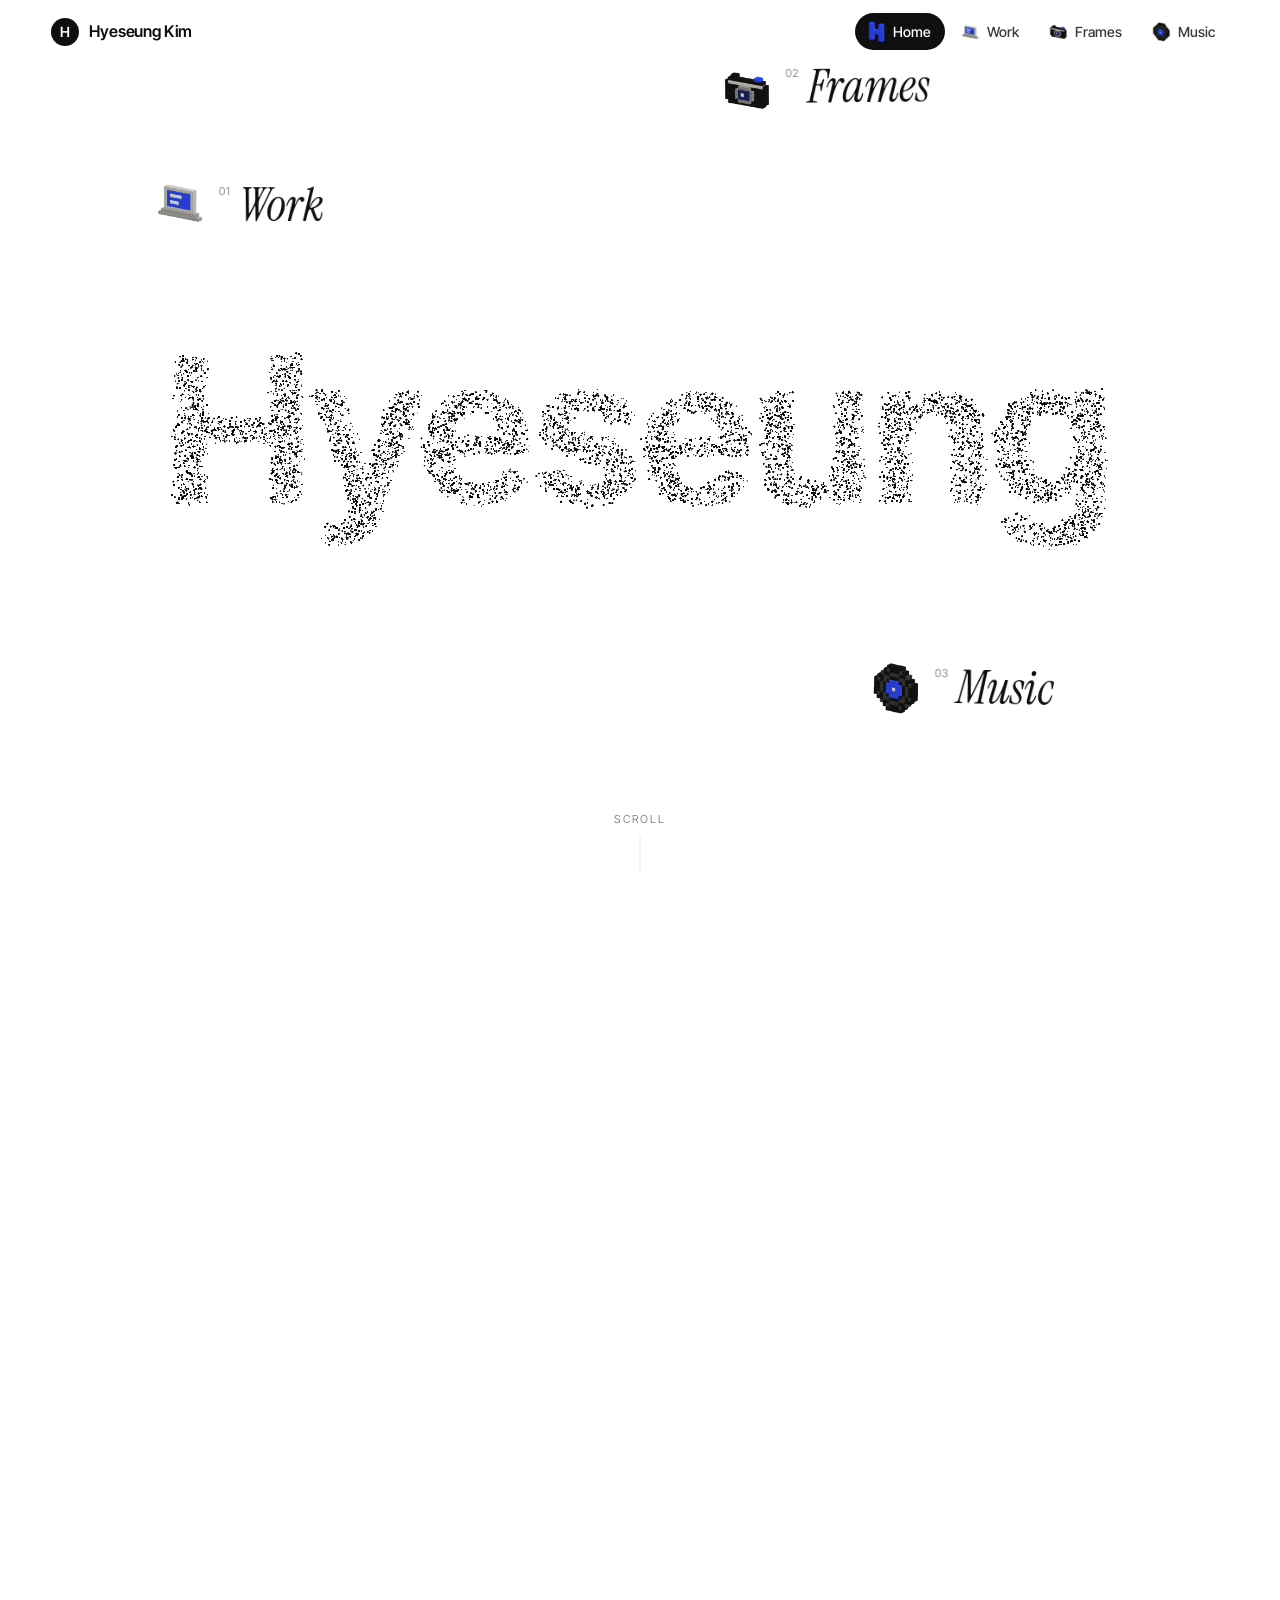
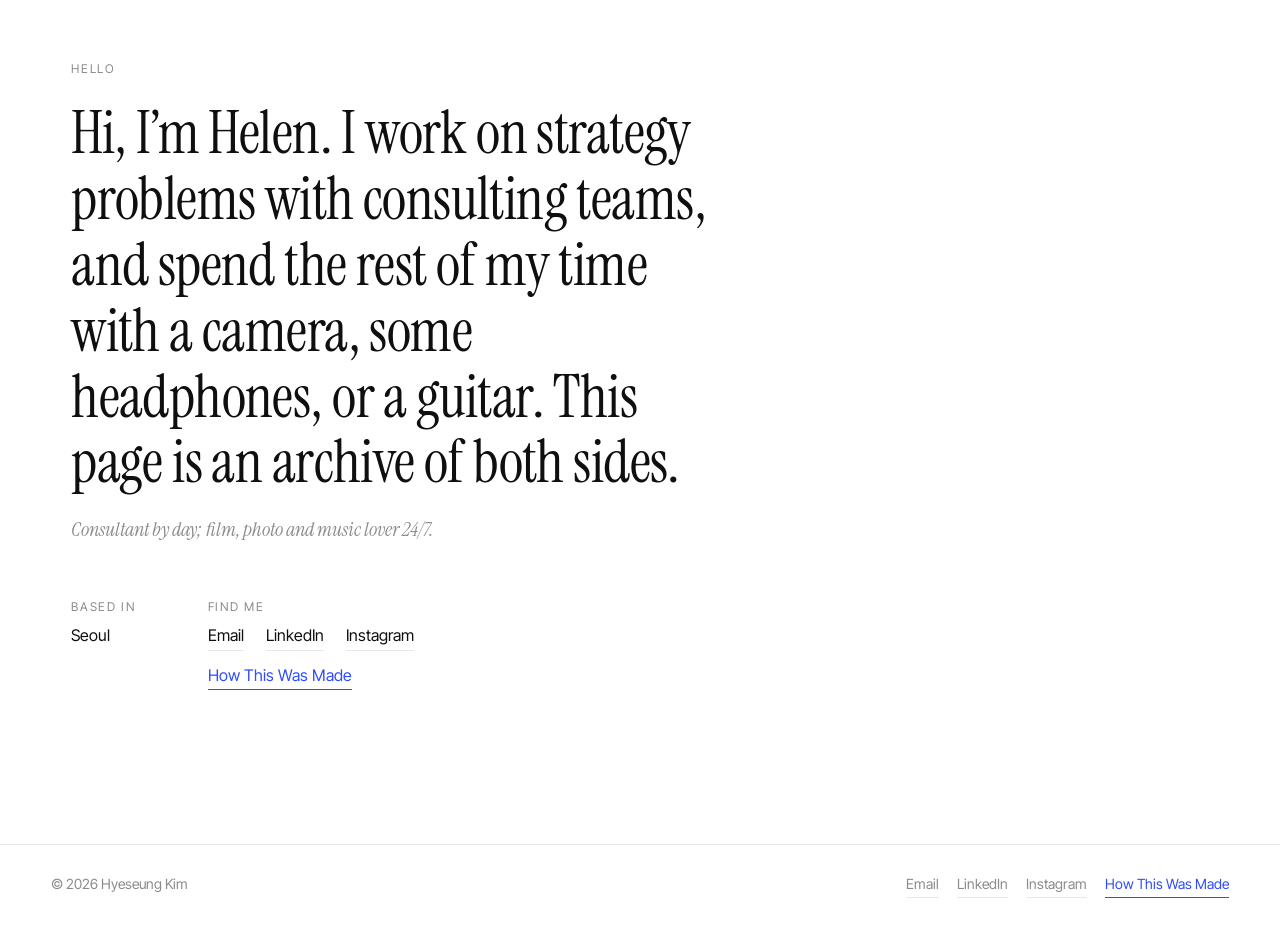
==== commit b5db96c5: "Coffee: the level drops as it's sipped while the ice melts Co-Authored-By: Claude Opus 5.5 <noreply@" ====
--- a/index.html
+++ b/index.html
@@ -28,7 +28,7 @@
       "imports": {
         "three": "./vendor/three.module.min.js?v=2992ecd7",
         "./js/bricks.js": "./js/bricks.js?v=4eb2489c",
-        "./js/coffee3d.js": "./js/coffee3d.js?v=b61d87cb",
+        "./js/coffee3d.js": "./js/coffee3d.js?v=ddae14f1",
         "./js/content.js": "./js/content.js?v=86f893d3",
         "./js/cursor.js": "./js/cursor.js?v=dc1f1954",
         "./js/fx.js": "./js/fx.js?v=6ff55346",
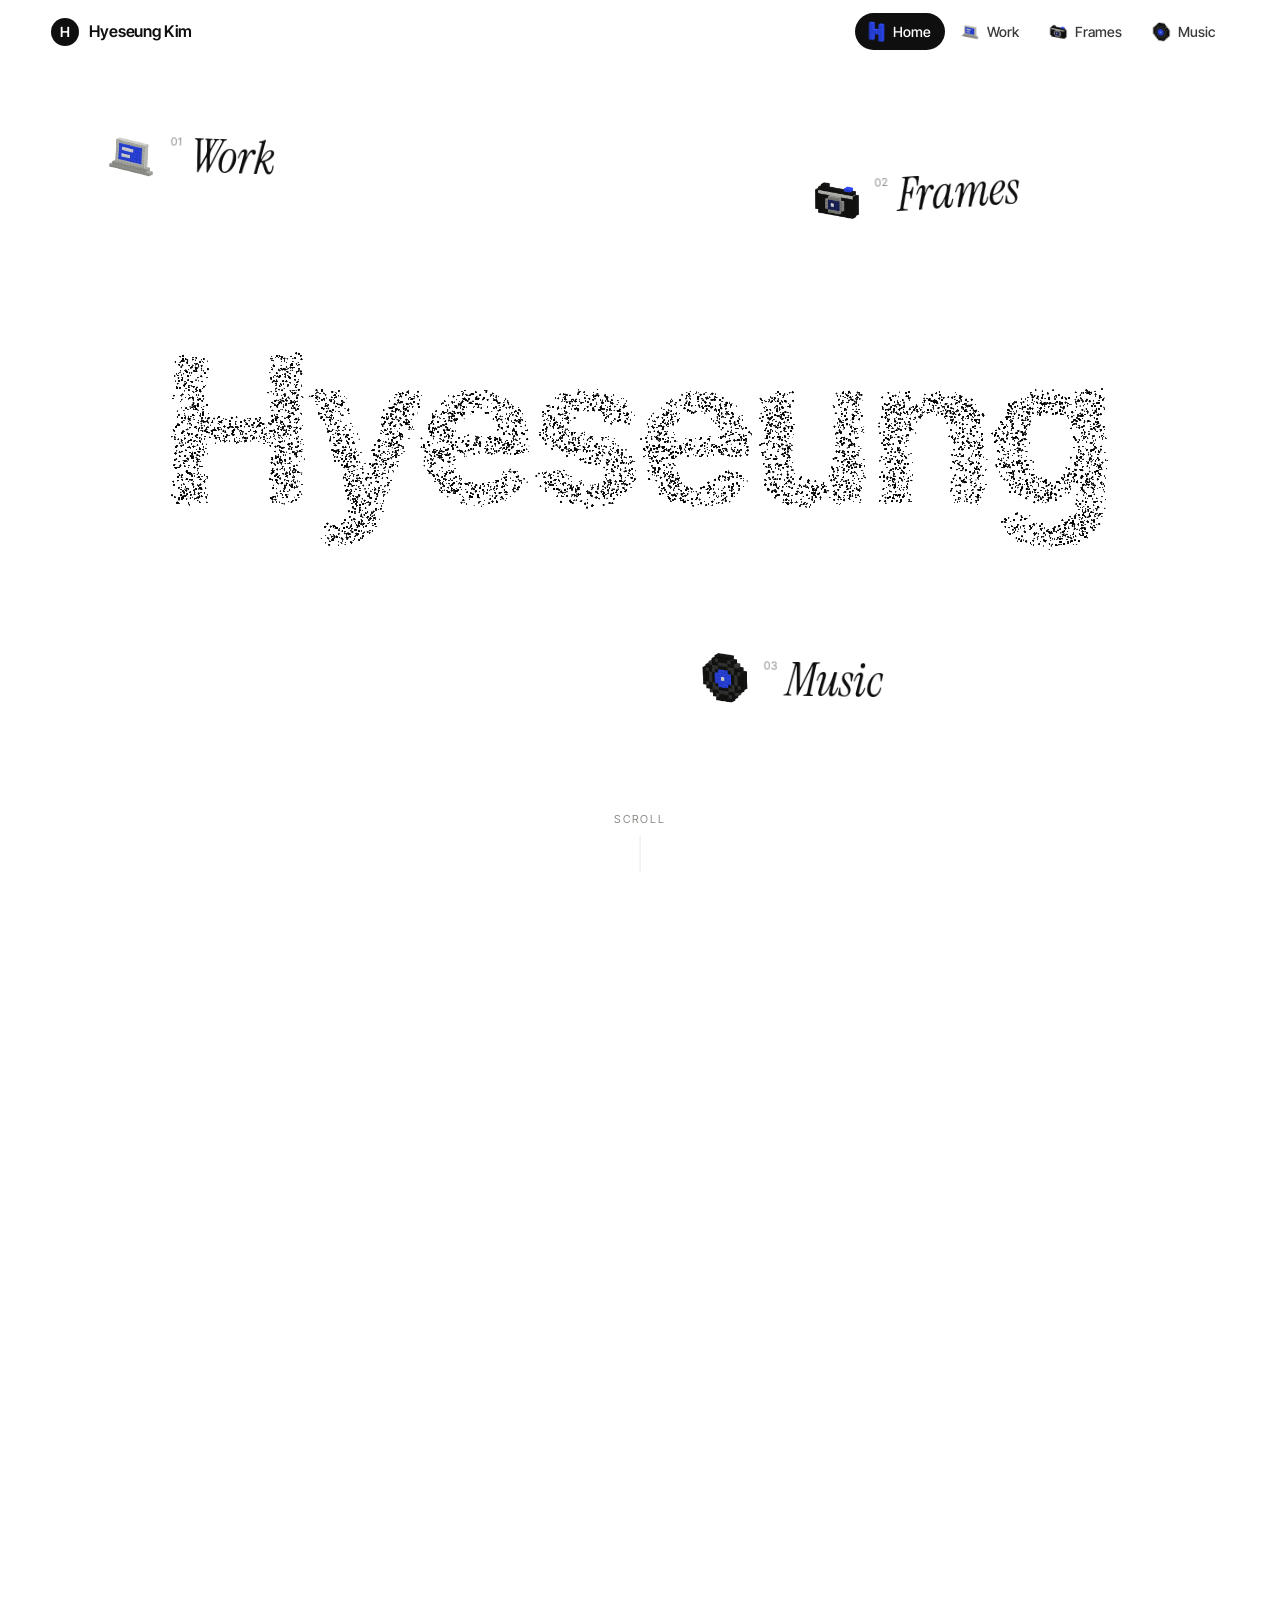
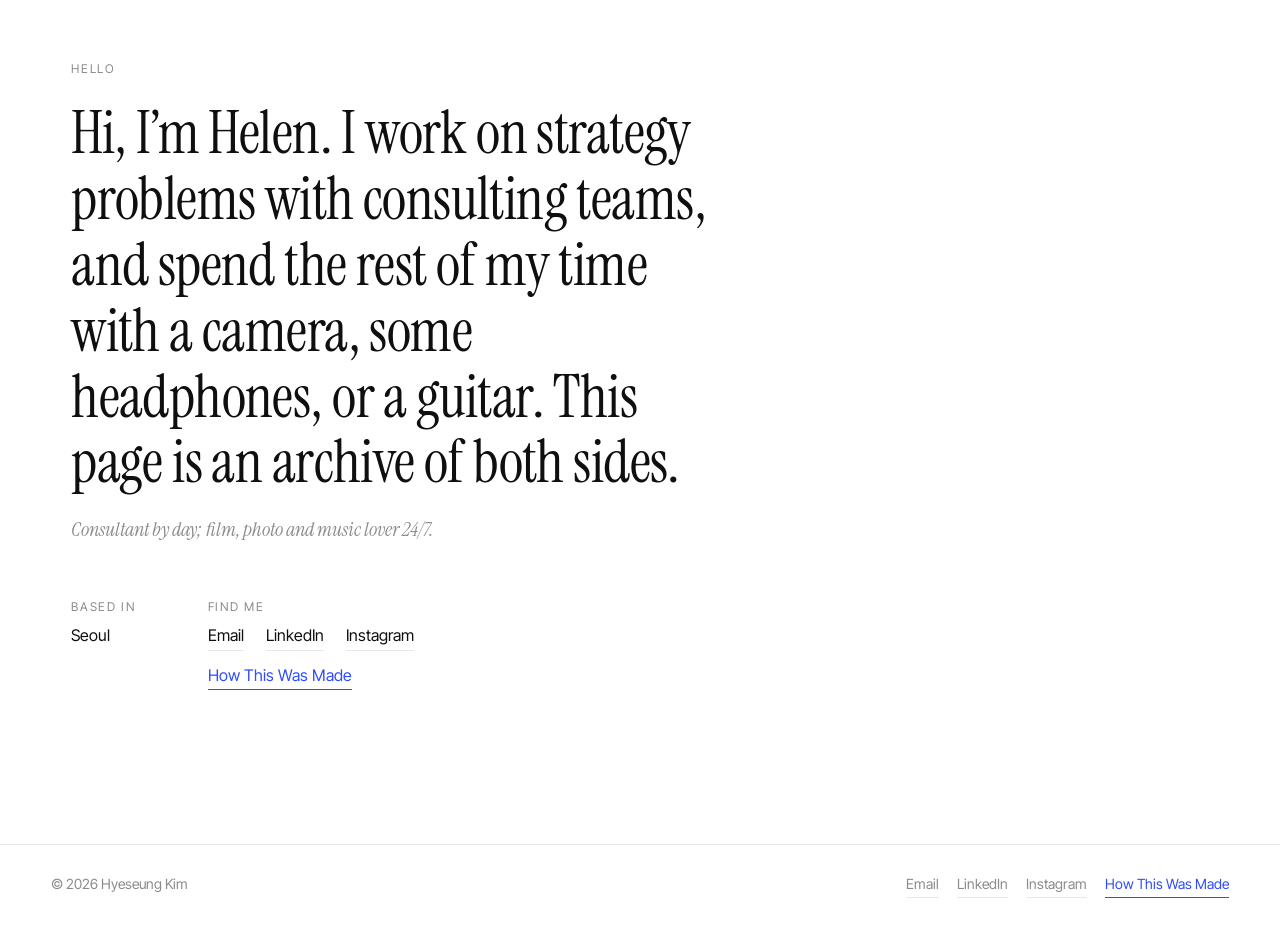
==== commit 842f727b: "No coffee, no extra button; the screen's Close is easier to hit, and Esc closes too Co-Authored-By: " ====
--- a/index.html
+++ b/index.html
@@ -22,13 +22,12 @@
   <link rel="preconnect" href="https://fonts.googleapis.com" />
   <link rel="preconnect" href="https://fonts.gstatic.com" crossorigin />
   <link href="https://fonts.googleapis.com/css2?family=Inter+Tight:wght@400;500;600;700&family=Instrument+Serif:ital@0;1&family=Noto+Sans+KR:wght@500;700&family=Nanum+Pen+Script&family=Reenie+Beanie&display=swap" rel="stylesheet" />
-  <link rel="stylesheet" href="css/style.css?v=719a26bb" />
+  <link rel="stylesheet" href="css/style.css?v=b709df6f" />
   <script type="importmap">
     {
       "imports": {
         "three": "./vendor/three.module.min.js?v=2992ecd7",
         "./js/bricks.js": "./js/bricks.js?v=4eb2489c",
-        "./js/coffee3d.js": "./js/coffee3d.js?v=ddae14f1",
         "./js/content.js": "./js/content.js?v=86f893d3",
         "./js/cursor.js": "./js/cursor.js?v=dc1f1954",
         "./js/fx.js": "./js/fx.js?v=6ff55346",
@@ -43,7 +42,7 @@
         "./js/sound.js": "./js/sound.js?v=6916e9d4",
         "./js/turntable.js": "./js/turntable.js?v=5910361e",
         "./js/visual.js": "./js/visual.js?v=70093c07",
-        "./js/work.js": "./js/work.js?v=4ae7ef92"
+        "./js/work.js": "./js/work.js?v=1d950ece"
       }
     }
   </script>
@@ -173,9 +172,7 @@
             <p class="laptop-prompt" aria-hidden="true">Open me — the projects<br>are inside.<small>Click to open</small></p>
             <button class="laptop-hit" aria-label="Open laptop to browse projects"></button>
           </div>
-          <canvas class="coffee-canvas" aria-hidden="true"></canvas>
-        </div>
-        <button class="laptop-shut" type="button" hidden>Close the laptop</button>
+        </div>
       </div>
     </section>
 
--- a/css/style.css
+++ b/css/style.css
@@ -332,16 +332,6 @@
 .laptop-hit { position: absolute; inset: 0; z-index: 2; }
 /* an iced americano beside the laptop; its ice melts while the laptop is open */
 .laptop-stage { position: relative; }
-.laptop-shut {
-  display: block; margin: 28px auto 0; font-size: 13px; letter-spacing: .04em;
-  padding: 9px 18px; border-radius: 999px; border: 1px solid var(--line); background: #fff; color: var(--ink);
-}
-.laptop-shut:hover { background: var(--ink); color: #fff; border-color: var(--ink); }
-.coffee-canvas {
-  position: absolute; bottom: calc(var(--w) * .05); left: calc(50% + var(--w) * .5 - 10px);
-  width: calc(var(--w) * .3); aspect-ratio: 4 / 5; pointer-events: none;
-}
-@media (max-width: 1180px) { .coffee-canvas { left: auto; right: -3vw; bottom: calc(var(--w) * .07); width: calc(var(--w) * .24); } }
 .laptop-prompt {
   position: absolute; left: 0; right: 0; top: 34%; text-align: center; pointer-events: none;
   font-family: var(--serif); font-style: italic; font-size: clamp(28px, 4.4vw, 56px); line-height: 1.05; color: var(--ink);
@@ -360,7 +350,8 @@
 .os-bar i { width: .8em; height: .8em; border-radius: 50%; background: #e2e2de; }
 .os-bar i:first-child { background: #ff6159; }
 .os-title { flex: 1; text-align: center; color: var(--muted); font-size: .92em; }
-.os-close { font-size: .85em; color: var(--muted); padding: 2px 8px; border-radius: 6px; }
+.os-close { position: relative; z-index: 2; font-size: .85em; color: var(--muted); padding: .5em 1em; margin: -.4em -.6em -.4em 0; border-radius: 6px; }
+.os-close::after { content: ''; position: absolute; inset: -10px -14px; } /* a bigger target than it looks */
 .os-close:hover { background: var(--soft); color: var(--ink); }
 .os-body { position: relative; flex: 1; overflow: hidden; }
 .os-list, .os-detail {
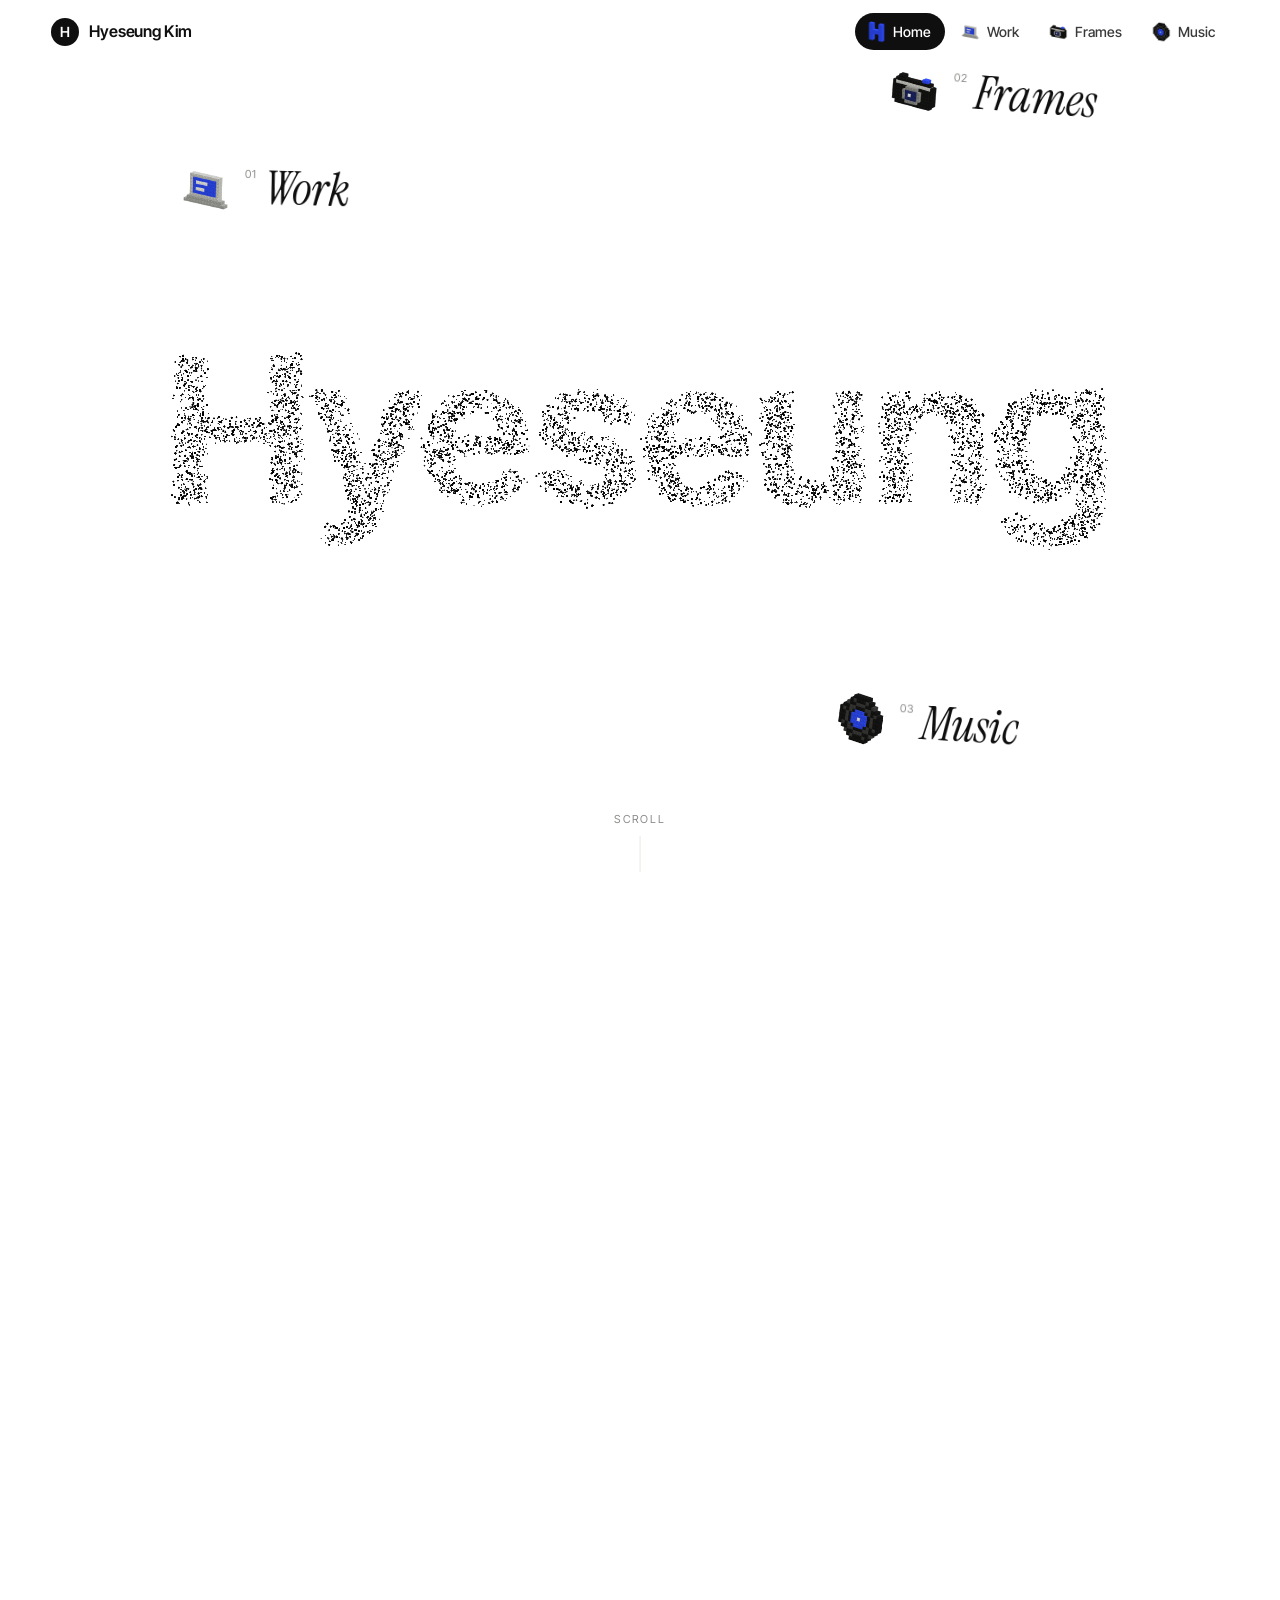
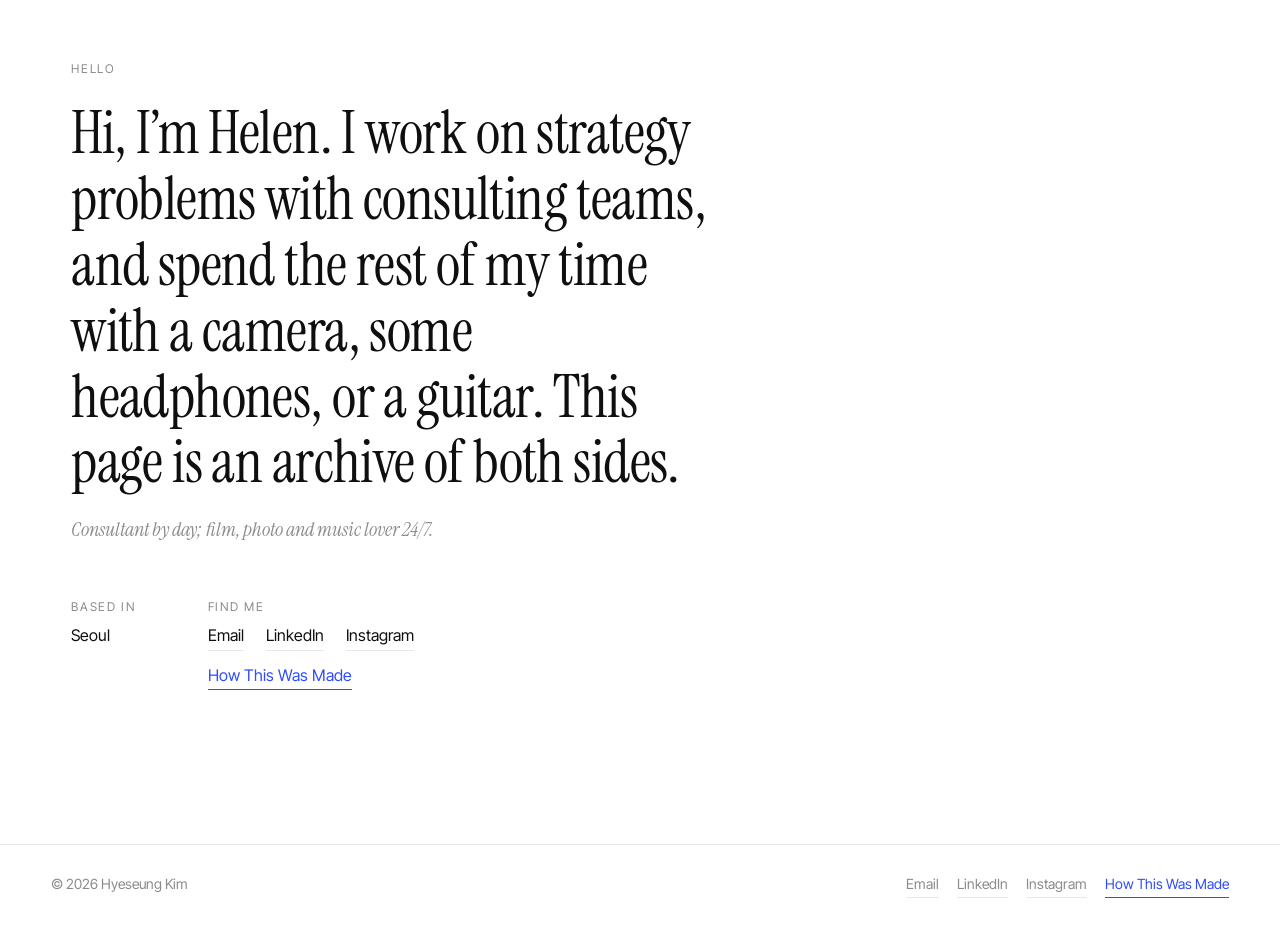
==== commit cadaf379: "How This Was Made: no coffee to mention Co-Authored-By: Claude Opus 5.5 <noreply@anthropic.com> Clau" ====
--- a/index.html
+++ b/index.html
@@ -28,7 +28,7 @@
       "imports": {
         "three": "./vendor/three.module.min.js?v=2992ecd7",
         "./js/bricks.js": "./js/bricks.js?v=4eb2489c",
-        "./js/content.js": "./js/content.js?v=86f893d3",
+        "./js/content.js": "./js/content.js?v=5edfb5ec",
         "./js/cursor.js": "./js/cursor.js?v=dc1f1954",
         "./js/fx.js": "./js/fx.js?v=6ff55346",
         "./js/gen.js": "./js/gen.js?v=6ccfc483",
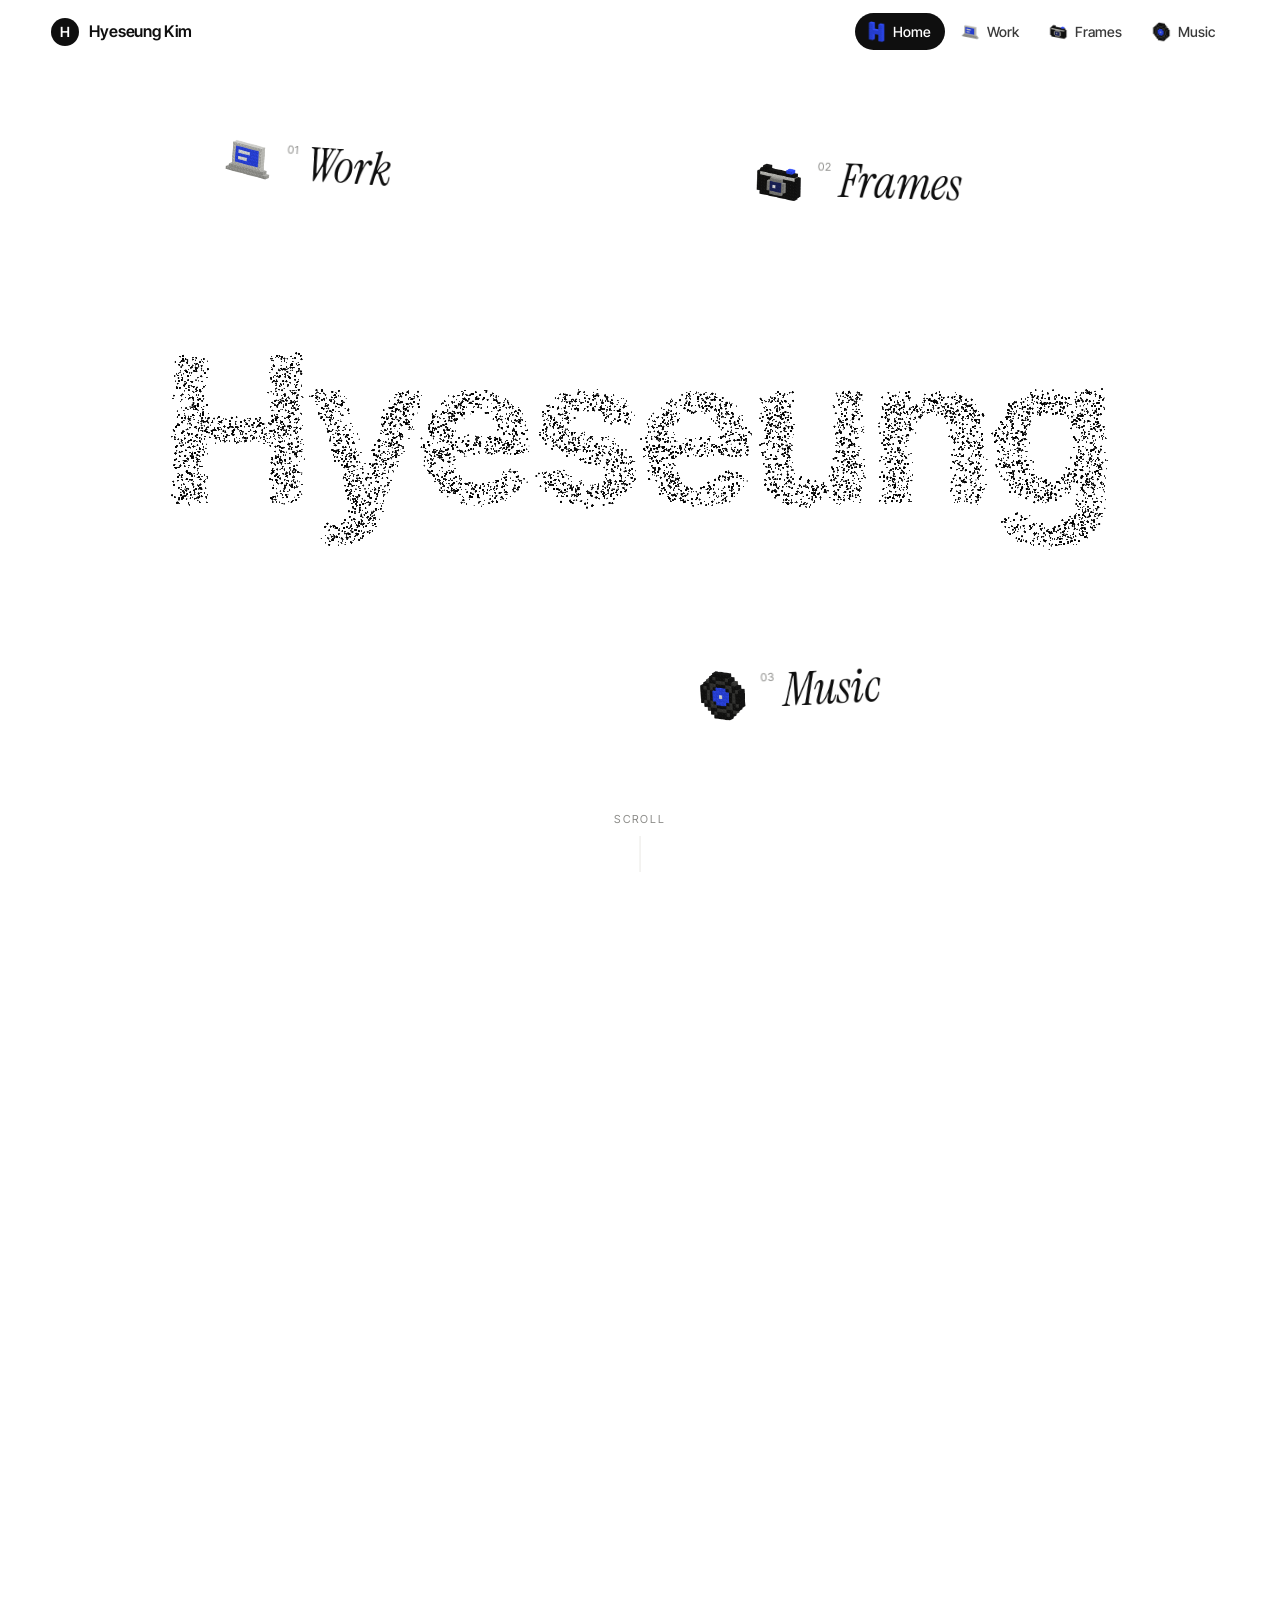
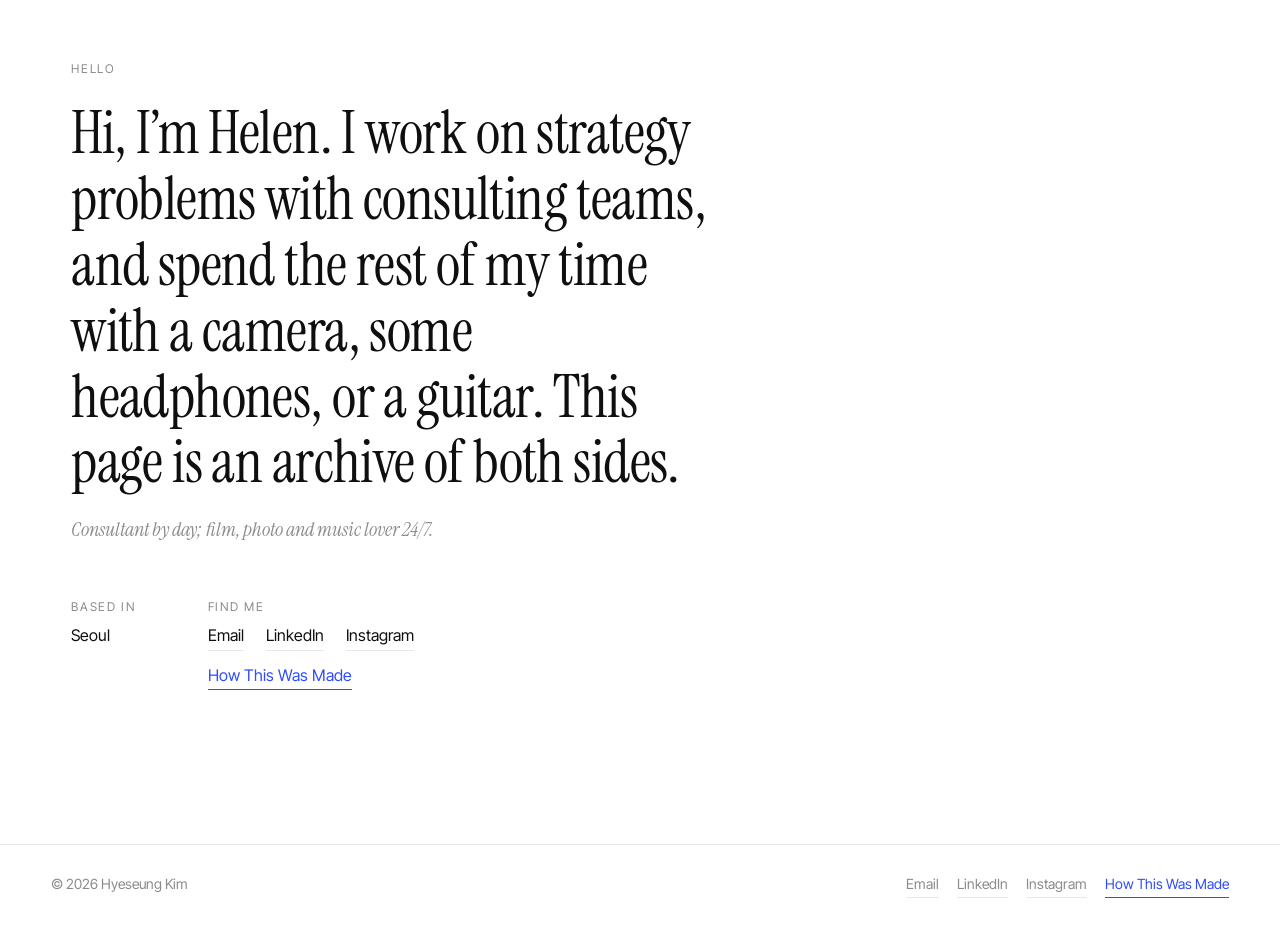
==== commit 66e964d7: "Music: Shuffle Rack stays on one line on phones Co-Authored-By: Claude Opus 5.5 <noreply@anthropic.c" ====
--- a/index.html
+++ b/index.html
@@ -22,7 +22,7 @@
   <link rel="preconnect" href="https://fonts.googleapis.com" />
   <link rel="preconnect" href="https://fonts.gstatic.com" crossorigin />
   <link href="https://fonts.googleapis.com/css2?family=Inter+Tight:wght@400;500;600;700&family=Instrument+Serif:ital@0;1&family=Noto+Sans+KR:wght@500;700&family=Nanum+Pen+Script&family=Reenie+Beanie&display=swap" rel="stylesheet" />
-  <link rel="stylesheet" href="css/style.css?v=b709df6f" />
+  <link rel="stylesheet" href="css/style.css?v=9bc4a929" />
   <script type="importmap">
     {
       "imports": {
--- a/css/style.css
+++ b/css/style.css
@@ -614,7 +614,7 @@
 /* rack footer + shuffle */
 .rack-foot { display: flex; justify-content: space-between; align-items: baseline; gap: 12px; margin-top: 18px; }
 .shelf-wrap .rack-foot .hint { margin-top: 0; }
-.shuffle-btn { font-size: 13px; padding: 7px 14px; border-radius: 999px; border: 1px solid var(--line); transition: background .2s, color .2s, border-color .2s; }
+.shuffle-btn { flex: none; white-space: nowrap; font-size: 13px; padding: 7px 14px; border-radius: 999px; border: 1px solid var(--line); transition: background .2s, color .2s, border-color .2s; }
 .shuffle-btn:hover { background: var(--ink); color: #fff; border-color: var(--ink); }
 .tracks-soon { font-family: var(--serif); font-style: italic; color: var(--muted); margin: 0 0 20px; }
 .listen-row { display: flex; gap: 18px; }
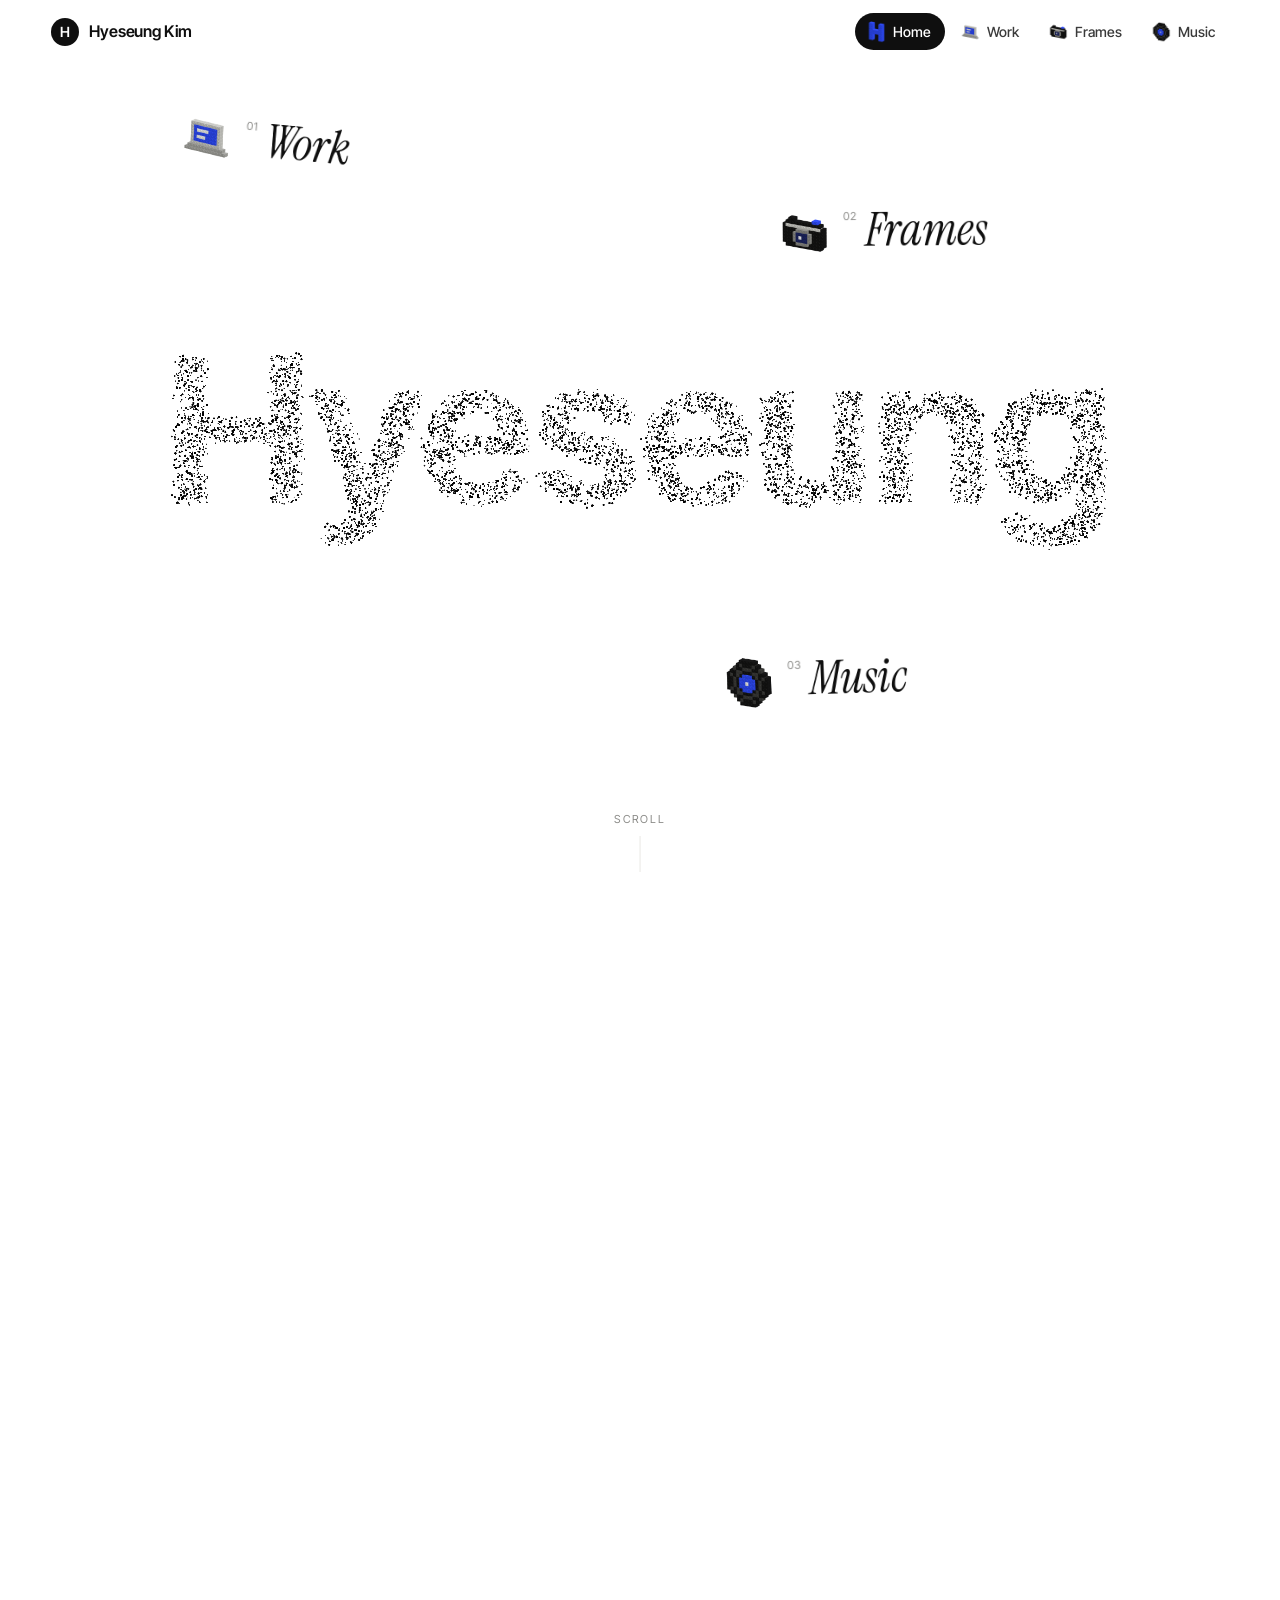
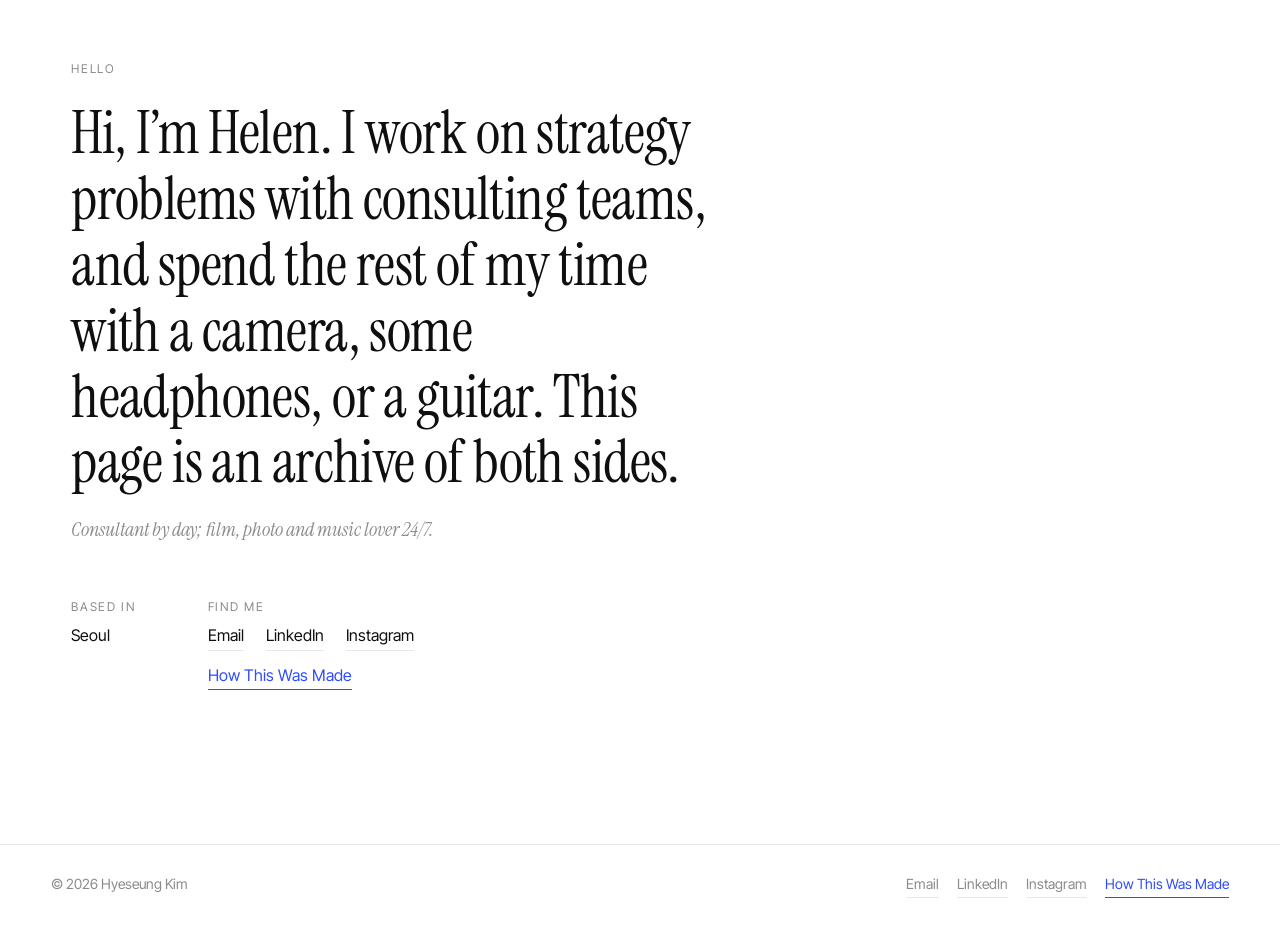
==== commit 54176589: "Speed: photo thumbnails for the table and spreads (full size only in the lightbox); long cache heade" ====
--- a/index.html
+++ b/index.html
@@ -41,7 +41,7 @@
         "./js/person3d.js": "./js/person3d.js?v=4db5baf5",
         "./js/sound.js": "./js/sound.js?v=6916e9d4",
         "./js/turntable.js": "./js/turntable.js?v=5910361e",
-        "./js/visual.js": "./js/visual.js?v=70093c07",
+        "./js/visual.js": "./js/visual.js?v=730bd0ef",
         "./js/work.js": "./js/work.js?v=1d950ece"
       }
     }
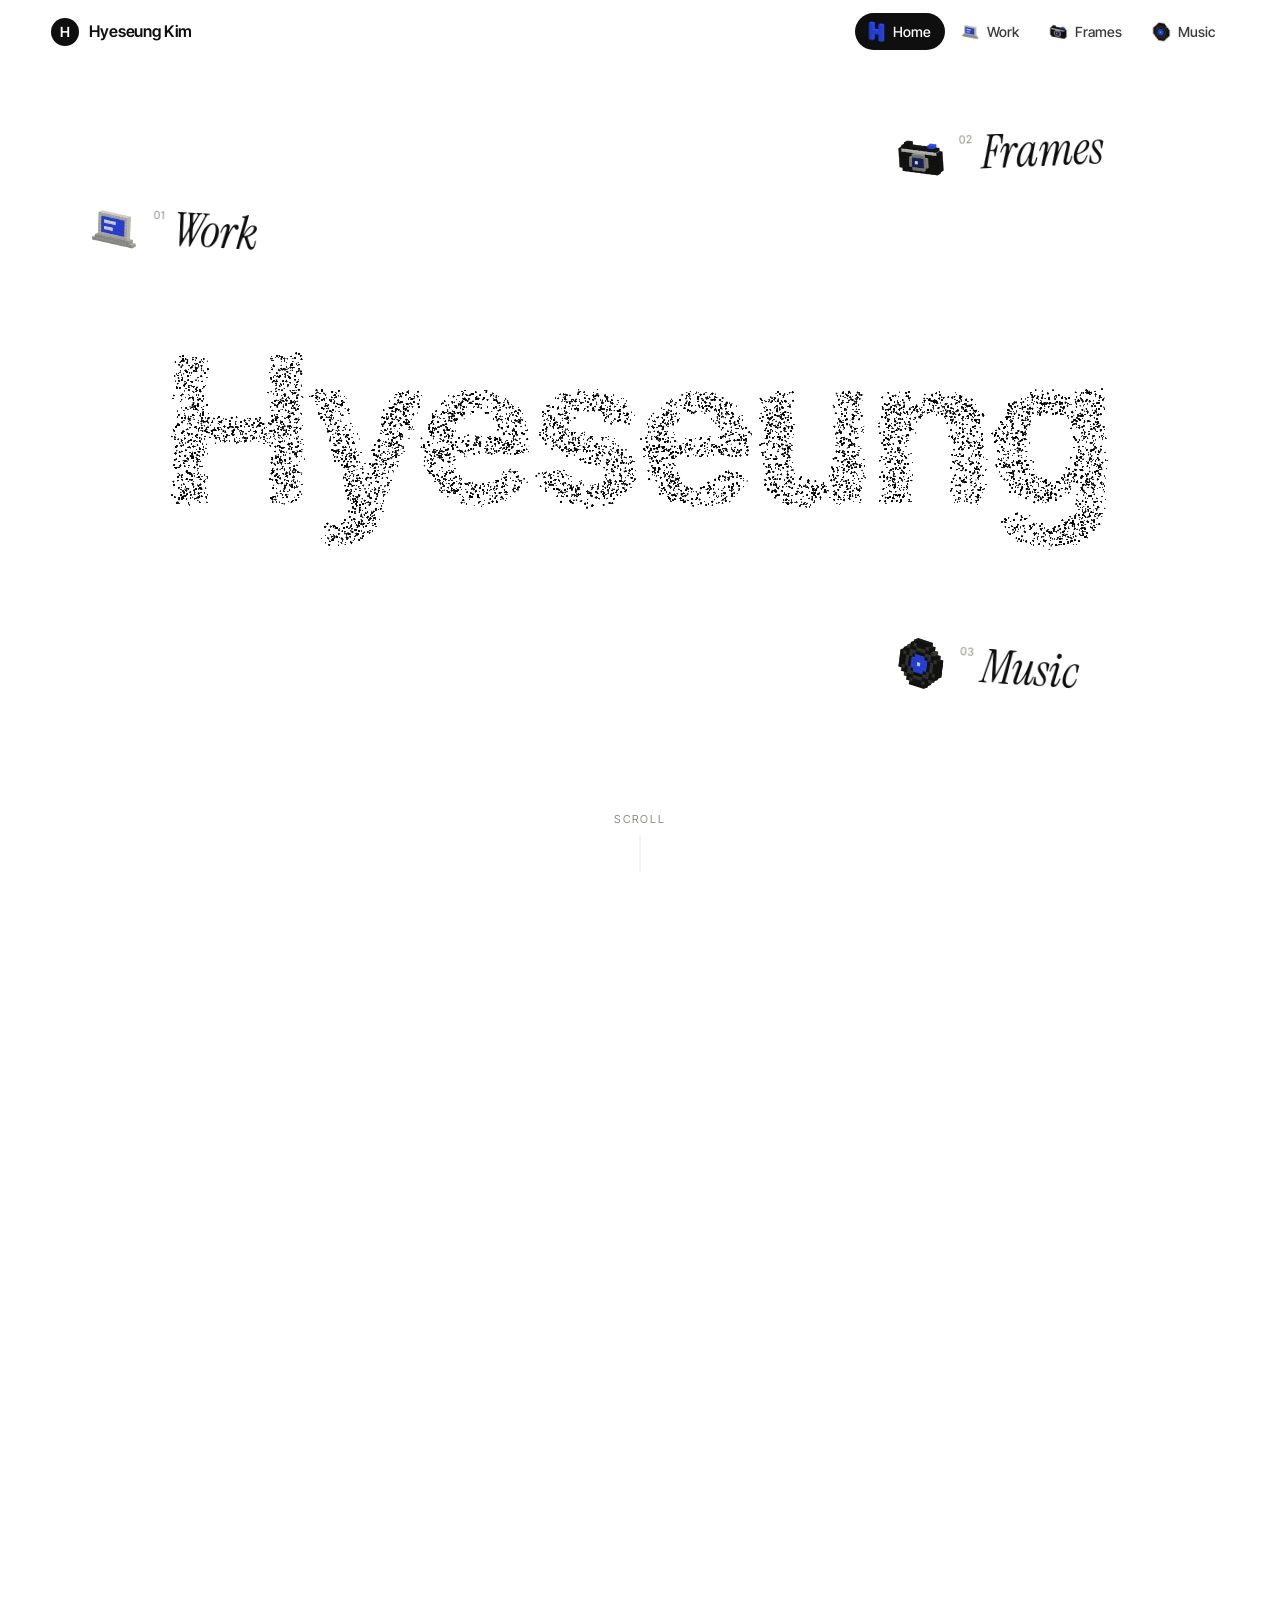
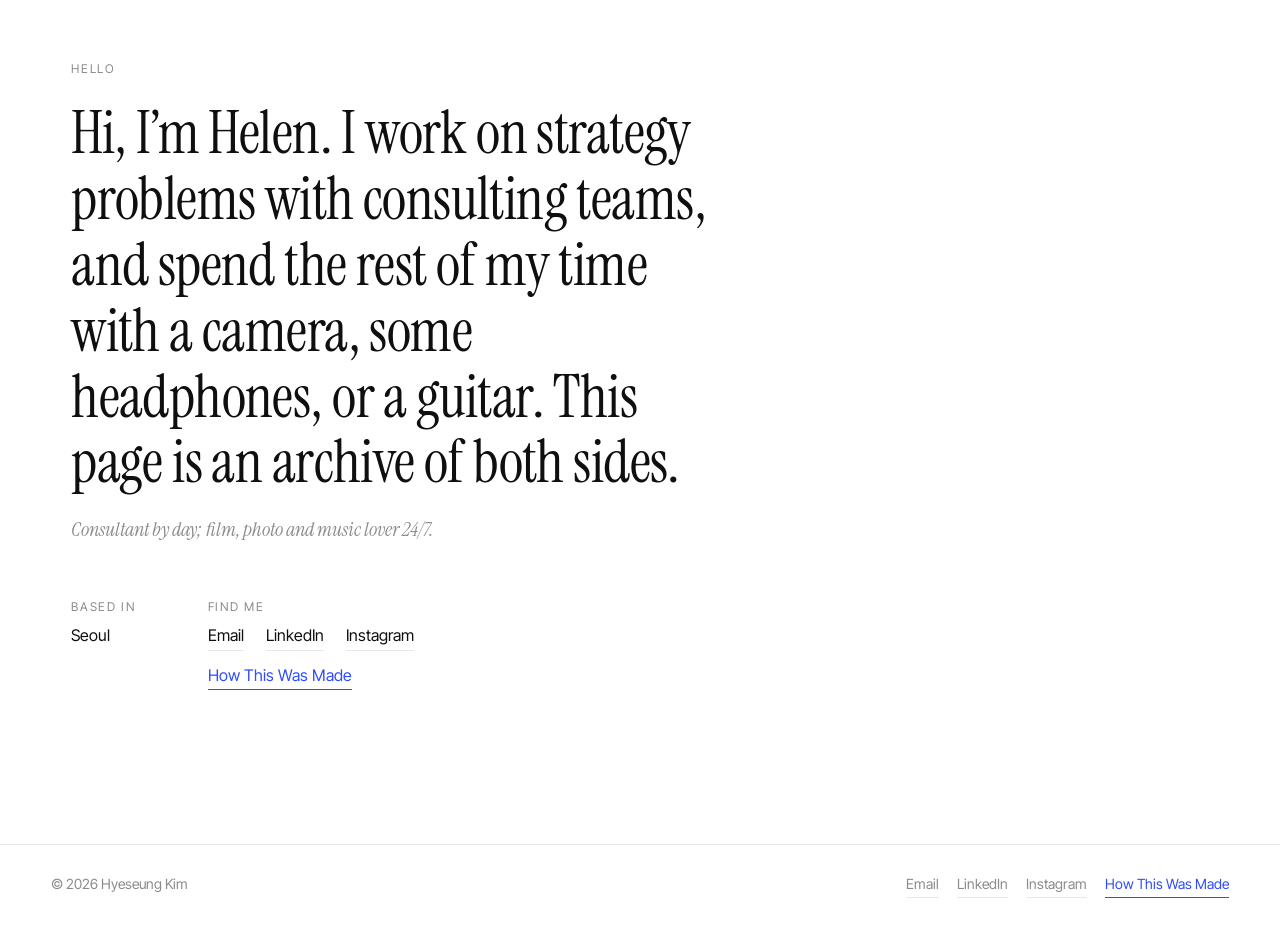
==== commit f672cec6: "Use hyeseungk.com everywhere: card QR, contact file, link previews Co-Authored-By: Claude Opus 5.5 <" ====
--- a/index.html
+++ b/index.html
@@ -10,8 +10,9 @@
   <meta property="og:site_name" content="Hyeseung Kim" />
   <meta property="og:title" content="Hey Hi, I’m Helen" />
   <meta property="og:description" content="Hyeseung (Helen) Kim. Strategy at Kearney, film on 35mm, music on repeat." />
-  <meta property="og:url" content="https://hyeseungk.github.io/heyhiheyhi/" />
-  <meta property="og:image" content="https://hyeseungk.github.io/heyhiheyhi/assets/og.png" />
+  <link rel="canonical" href="https://hyeseungk.com/" />
+  <meta property="og:url" content="https://hyeseungk.com/" />
+  <meta property="og:image" content="https://hyeseungk.com/assets/og.png" />
   <meta property="og:image:width" content="1200" />
   <meta property="og:image:height" content="630" />
   <meta property="og:image:alt" content="Hey Hi, I’m Helen. Brick icons of a laptop, a camera and a record." />
@@ -28,7 +29,7 @@
       "imports": {
         "three": "./vendor/three.module.min.js?v=2992ecd7",
         "./js/bricks.js": "./js/bricks.js?v=4eb2489c",
-        "./js/content.js": "./js/content.js?v=5edfb5ec",
+        "./js/content.js": "./js/content.js?v=f8af89f2",
         "./js/cursor.js": "./js/cursor.js?v=dc1f1954",
         "./js/fx.js": "./js/fx.js?v=6ff55346",
         "./js/gen.js": "./js/gen.js?v=6ccfc483",
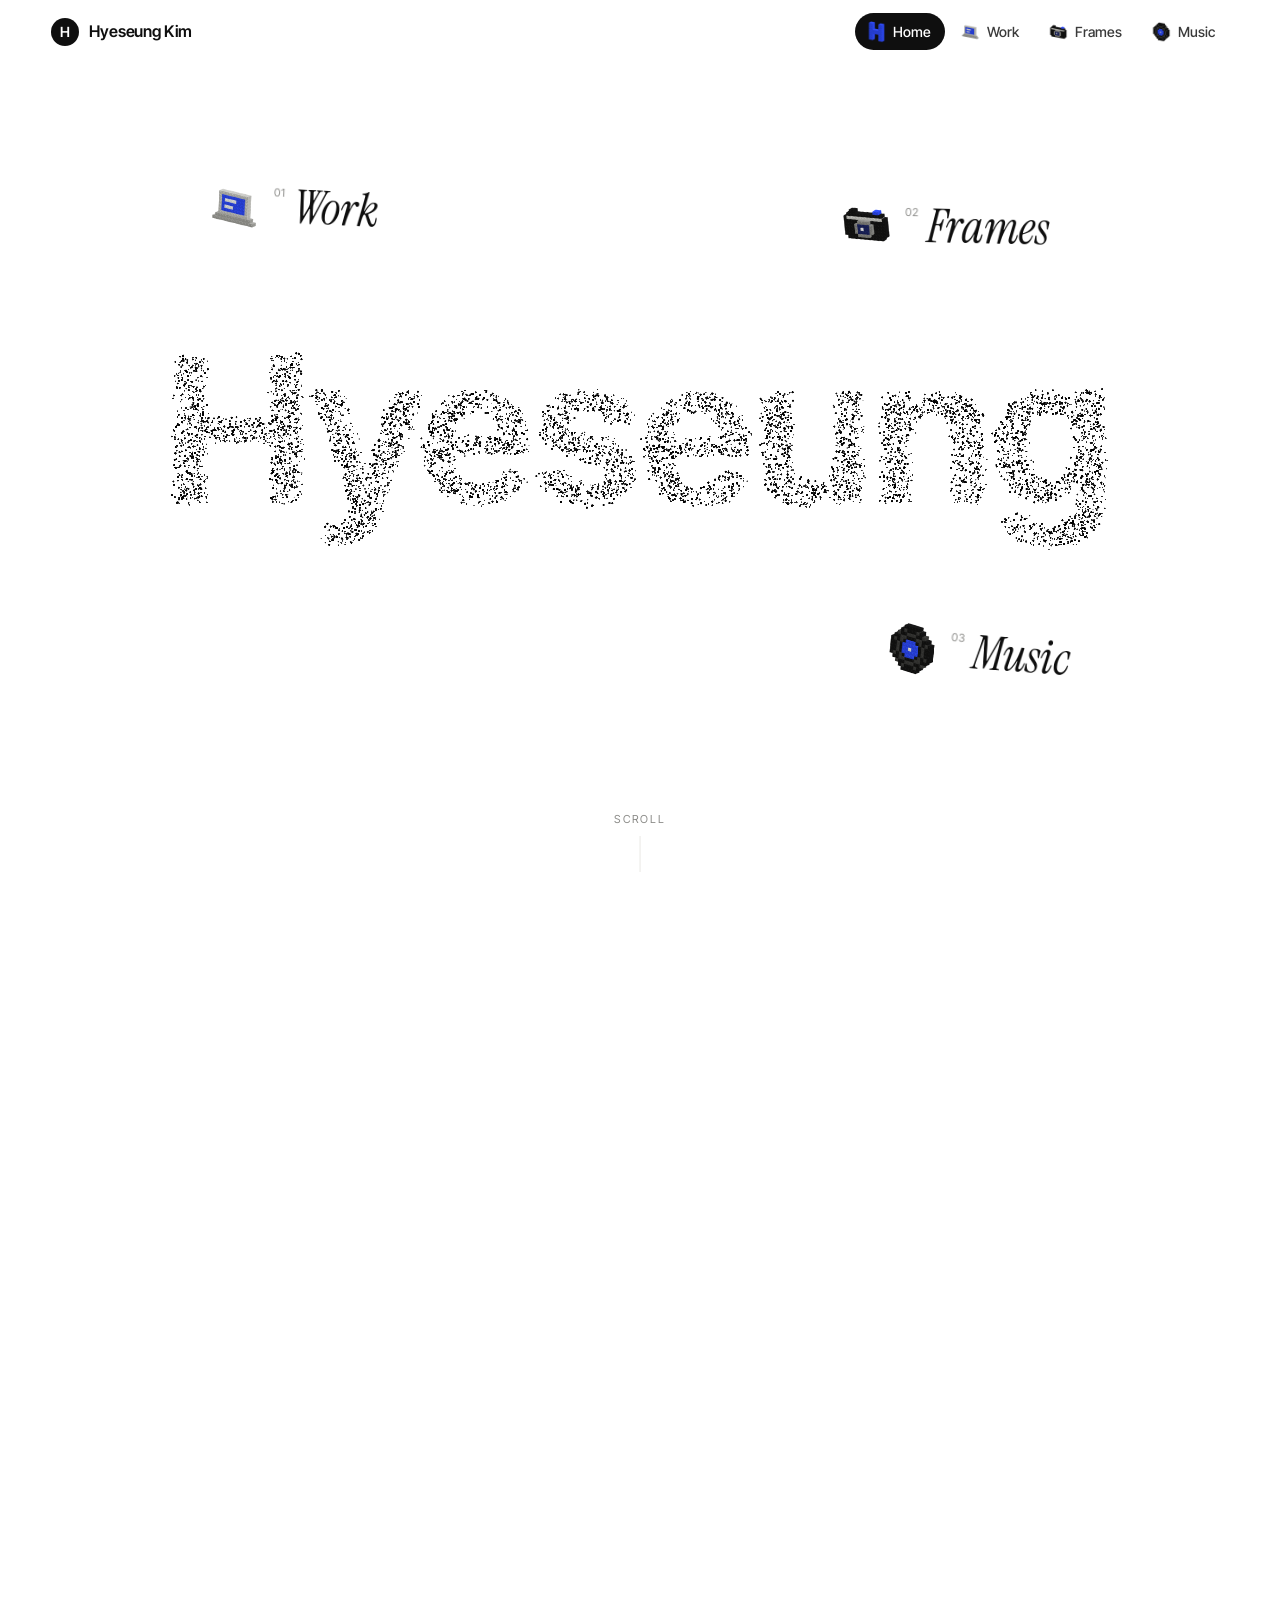
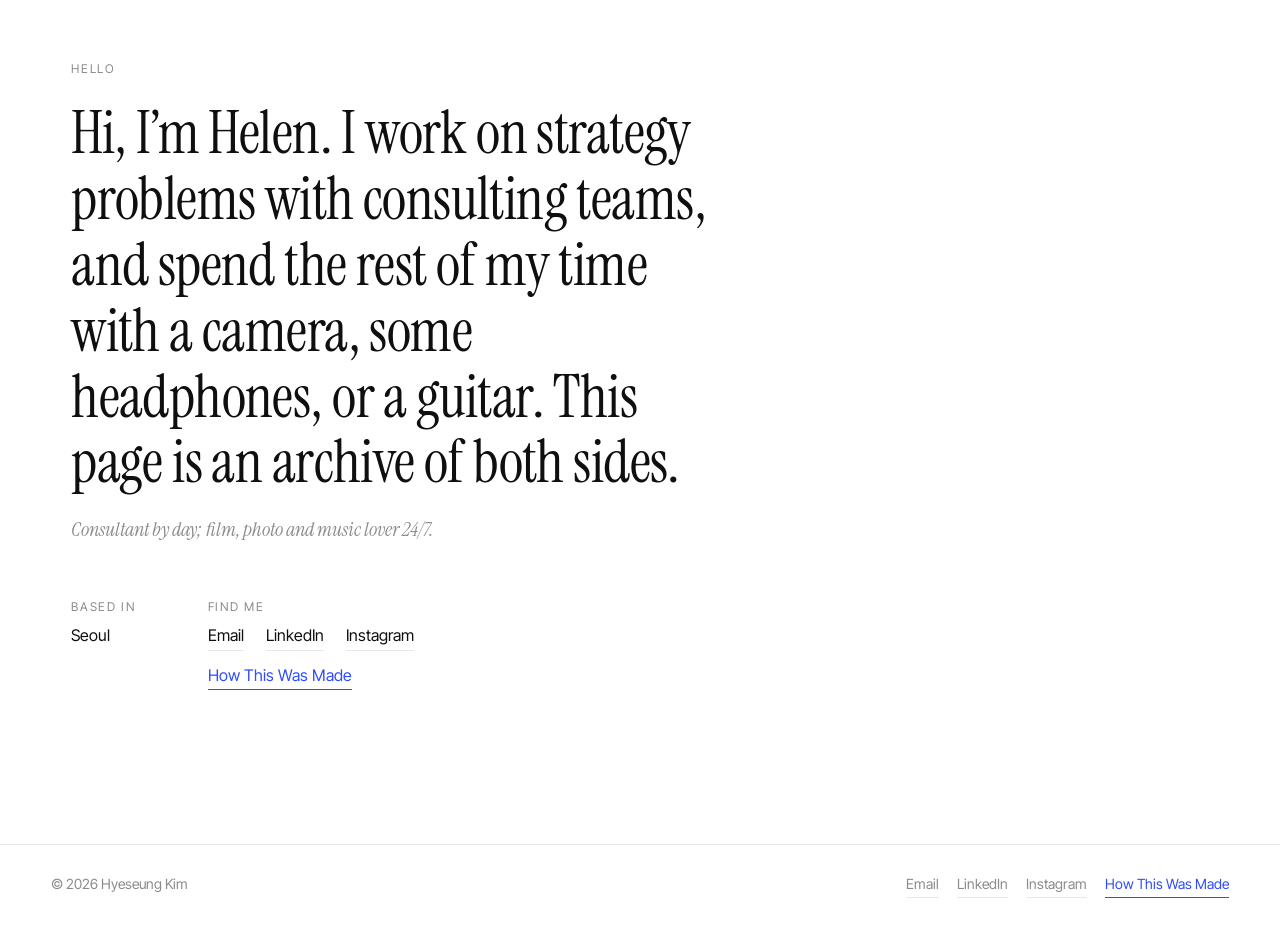
==== commit ceb85947: "llms.txt: a plain summary of the site for AI assistants, linked from the head Co-Authored-By: Claude" ====
--- a/index.html
+++ b/index.html
@@ -11,6 +11,7 @@
   <meta property="og:title" content="Hey Hi, I’m Helen" />
   <meta property="og:description" content="Hyeseung (Helen) Kim. Strategy at Kearney, film on 35mm, music on repeat." />
   <link rel="canonical" href="https://hyeseungk.com/" />
+  <link rel="alternate" type="text/plain" title="For AI agents" href="/llms.txt" />
   <meta property="og:url" content="https://hyeseungk.com/" />
   <meta property="og:image" content="https://hyeseungk.com/assets/og.png" />
   <meta property="og:image:width" content="1200" />
